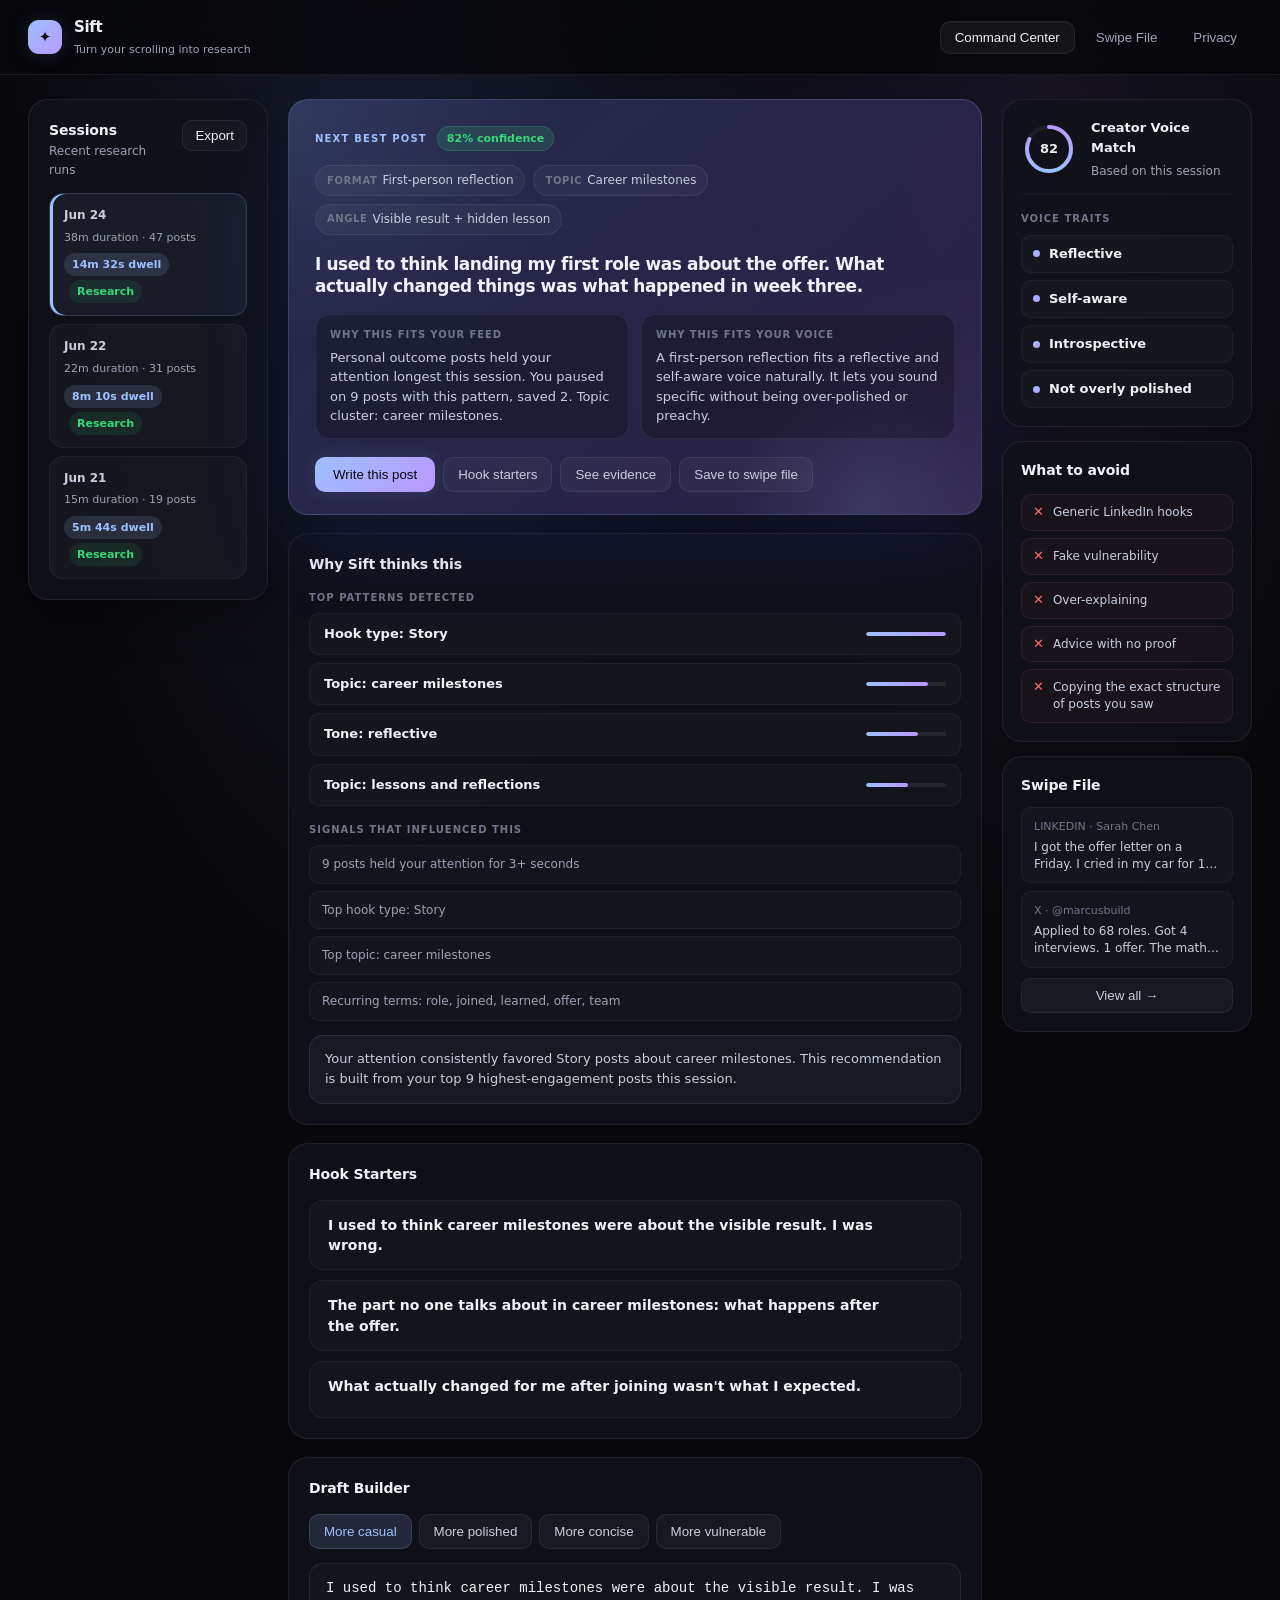
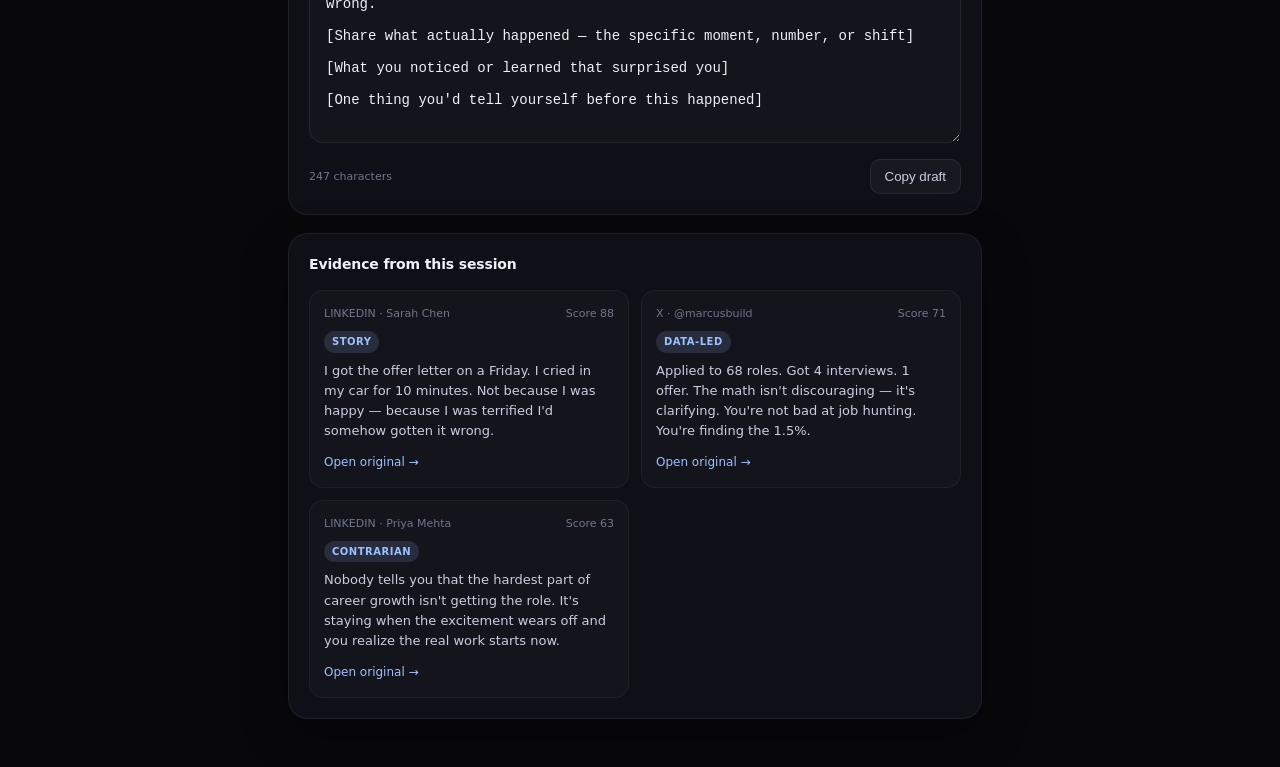
==== extension/dashboard/preview.html @ a23e5a43 "changed the dashboard to use the recommendation engine to display recommendations based on the mock " ====
<!doctype html>
<html lang="en">
<head>
  <meta charset="utf-8" />
  <meta name="viewport" content="width=device-width,initial-scale=1" />
  <title>Sift — Preview (Mock Data)</title>
  <link rel="stylesheet" href="dashboard.css" />
</head>
<body>
  <header class="topbar">
    <div class="brand">
      <div class="logo">✦</div>
      <div>
        <div class="name">Sift</div>
        <div class="tag">Turn your scrolling into research</div>
      </div>
    </div>
    <nav class="tabs" aria-label="Dashboard sections">
      <button class="active" data-tab="sessions" type="button">Command Center</button>
      <button data-tab="swipe" type="button">Swipe File</button>
      <button data-tab="privacy" type="button">Privacy</button>
    </nav>
  </header>

  <main class="shell">
    <section id="tab-sessions" class="tab">
      <div class="cmd-grid">

        <!-- Left sidebar -->
        <aside class="sidebar-col">
          <div class="panel session-rail">
            <div class="panel-head">
              <div>
                <h3>Sessions</h3>
                <div class="muted small">Recent research runs</div>
              </div>
              <button class="ghost-btn" type="button">Export</button>
            </div>
            <div class="session-stack">
              <div class="session-card selected">
                <div class="sc-date">Jun 24</div>
                <div class="sc-meta">38m duration · 47 posts</div>
                <div>
                  <span class="sc-dwell">14m 32s dwell</span>
                  <span class="sc-mode">Research</span>
                </div>
              </div>
              <div class="session-card">
                <div class="sc-date">Jun 22</div>
                <div class="sc-meta">22m duration · 31 posts</div>
                <div>
                  <span class="sc-dwell">8m 10s dwell</span>
                  <span class="sc-mode">Research</span>
                </div>
              </div>
              <div class="session-card">
                <div class="sc-date">Jun 21</div>
                <div class="sc-meta">15m duration · 19 posts</div>
                <div>
                  <span class="sc-dwell">5m 44s dwell</span>
                  <span class="sc-mode">Research</span>
                </div>
              </div>
            </div>
          </div>
        </aside>

        <!-- Center column -->
        <section class="center-col">

          <!-- Next Best Post card -->
          <div class="nbp-card">
            <div class="nbp-eyebrow">
              <span class="nbp-label">Next Best Post</span>
              <span class="confidence-chip">82% confidence</span>
            </div>

            <div class="nbp-tags">
              <span class="tag-chip"><span class="chip-label">Format</span> First-person reflection</span>
              <span class="tag-chip"><span class="chip-label">Topic</span> Career milestones</span>
              <span class="tag-chip"><span class="chip-label">Angle</span> Visible result + hidden lesson</span>
            </div>

            <div class="nbp-hook">I used to think landing my first role was about the offer. What actually changed things was what happened in week three.</div>

            <div class="nbp-reasons">
              <div class="nbp-reason">
                <div class="reason-label">Why this fits your feed</div>
                <div class="reason-text">Personal outcome posts held your attention longest this session. You paused on 9 posts with this pattern, saved 2. Topic cluster: career milestones.</div>
              </div>
              <div class="nbp-reason">
                <div class="reason-label">Why this fits your voice</div>
                <div class="reason-text">A first-person reflection fits a reflective and self-aware voice naturally. It lets you sound specific without being over-polished or preachy.</div>
              </div>
            </div>

            <div class="nbp-actions">
              <button class="btn-primary" id="writePostBtn" type="button">Write this post</button>
              <button class="btn-ghost" id="showHooksBtn" type="button">Hook starters</button>
              <button class="btn-ghost" id="showEvidenceBtn" type="button">See evidence</button>
              <button class="btn-ghost" type="button">Save to swipe file</button>
            </div>
          </div>

          <!-- Why Sift thinks this -->
          <div class="evidence-panel" id="evidenceSection">
            <div class="section-head"><h3>Why Sift thinks this</h3></div>

            <div class="section-eyebrow" style="margin-bottom:8px;">Top patterns detected</div>
            <div class="pattern-list">
              <div class="pattern-item">
                <span class="p-name">Hook type: Story</span>
                <div class="p-bar-wrap"><div class="p-bar" style="width:100%"></div></div>
              </div>
              <div class="pattern-item">
                <span class="p-name">Topic: career milestones</span>
                <div class="p-bar-wrap"><div class="p-bar" style="width:78%"></div></div>
              </div>
              <div class="pattern-item">
                <span class="p-name">Tone: reflective</span>
                <div class="p-bar-wrap"><div class="p-bar" style="width:65%"></div></div>
              </div>
              <div class="pattern-item">
                <span class="p-name">Topic: lessons and reflections</span>
                <div class="p-bar-wrap"><div class="p-bar" style="width:52%"></div></div>
              </div>
            </div>

            <div class="section-eyebrow" style="margin-bottom:8px;">Signals that influenced this</div>
            <div class="signal-list">
              <div class="signal-item"><span class="sig-label">9 posts held your attention for 3+ seconds</span></div>
              <div class="signal-item"><span class="sig-label">Top hook type: Story</span></div>
              <div class="signal-item"><span class="sig-label">Top topic: career milestones</span></div>
              <div class="signal-item"><span class="sig-label">Recurring terms: role, joined, learned, offer, team</span></div>
            </div>

            <div class="reasoning-box">
              Your attention consistently favored Story posts about career milestones. This recommendation is built from your top 9 highest-engagement posts this session.
            </div>
          </div>

          <!-- Hook Starters -->
          <div class="hooks-panel" id="hooksSection">
            <div class="section-head"><h3>Hook Starters</h3></div>
            <div class="hook-cards">
              <div class="hook-card">
                <div class="hook-text">I used to think career milestones were about the visible result. I was wrong.</div>
                <button class="copy-btn" type="button">Copy</button>
              </div>
              <div class="hook-card">
                <div class="hook-text">The part no one talks about in career milestones: what happens after the offer.</div>
                <button class="copy-btn" type="button">Copy</button>
              </div>
              <div class="hook-card">
                <div class="hook-text">What actually changed for me after joining wasn't what I expected.</div>
                <button class="copy-btn" type="button">Copy</button>
              </div>
            </div>
          </div>

          <!-- Draft Builder -->
          <div class="draft-panel" id="draftSection">
            <div class="section-head"><h3>Draft Builder</h3></div>
            <div class="tone-controls">
              <button class="btn-ghost active" data-tone="casual" type="button">More casual</button>
              <button class="btn-ghost" data-tone="polished" type="button">More polished</button>
              <button class="btn-ghost" data-tone="concise" type="button">More concise</button>
              <button class="btn-ghost" data-tone="vulnerable" type="button">More vulnerable</button>
            </div>
            <textarea class="draft-area tone-casual" id="draftArea" spellcheck="true">I used to think career milestones were about the visible result. I was wrong.

[Share what actually happened — the specific moment, number, or shift]

[What you noticed or learned that surprised you]

[One thing you'd tell yourself before this happened]</textarea>
            <div class="draft-meta">
              <span class="draft-counter" id="draftCounter">247 characters</span>
              <button class="btn-ghost" type="button">Copy draft</button>
            </div>
          </div>

          <!-- Evidence posts -->
          <div class="panel" style="padding:20px;">
            <div class="section-head" style="margin-bottom:14px;"><h3>Evidence from this session</h3></div>
            <div class="saves-grid">
              <div class="save-card">
                <div class="head"><span>LINKEDIN · Sarah Chen</span><span>Score 88</span></div>
                <span class="hook-badge">Story</span>
                <div class="txt">I got the offer letter on a Friday. I cried in my car for 10 minutes. Not because I was happy — because I was terrified I'd somehow gotten it wrong.</div>
                <a href="#" style="font-size:12px;">Open original →</a>
              </div>
              <div class="save-card">
                <div class="head"><span>X · @marcusbuild</span><span>Score 71</span></div>
                <span class="hook-badge">Data-led</span>
                <div class="txt">Applied to 68 roles. Got 4 interviews. 1 offer. The math isn't discouraging — it's clarifying. You're not bad at job hunting. You're finding the 1.5%.</div>
                <a href="#" style="font-size:12px;">Open original →</a>
              </div>
              <div class="save-card">
                <div class="head"><span>LINKEDIN · Priya Mehta</span><span>Score 63</span></div>
                <span class="hook-badge">Contrarian</span>
                <div class="txt">Nobody tells you that the hardest part of career growth isn't getting the role. It's staying when the excitement wears off and you realize the real work starts now.</div>
                <a href="#" style="font-size:12px;">Open original →</a>
              </div>
            </div>
          </div>

        </section>

        <!-- Right insight panel -->
        <aside class="insight-col">

          <!-- Voice match -->
          <div class="voice-card">
            <div class="voice-match-ring">
              <div class="ring-wrap">
                <svg width="56" height="56" viewBox="0 0 56 56">
                  <defs>
                    <linearGradient id="ringGrad" x1="0%" y1="0%" x2="100%" y2="0%">
                      <stop offset="0%" stop-color="#9dc0ff"/>
                      <stop offset="100%" stop-color="#b998ff"/>
                    </linearGradient>
                  </defs>
                  <circle class="ring-bg" cx="28" cy="28" r="22" fill="none" stroke-width="4"/>
                  <circle class="ring-fill" cx="28" cy="28" r="22" fill="none" stroke-width="4"
                    stroke-dasharray="138.2"
                    stroke-dashoffset="24.9"
                  />
                </svg>
                <div class="ring-label">82</div>
              </div>
              <div class="voice-match-info">
                <div class="vm-title">Creator Voice Match</div>
                <div class="vm-sub">Based on this session</div>
              </div>
            </div>
            <div class="section-eyebrow" style="margin-bottom:8px;">Voice traits</div>
            <div class="trait-list">
              <div class="trait-item"><div class="trait-dot"></div><span class="trait-text">Reflective</span></div>
              <div class="trait-item"><div class="trait-dot"></div><span class="trait-text">Self-aware</span></div>
              <div class="trait-item"><div class="trait-dot"></div><span class="trait-text">Introspective</span></div>
              <div class="trait-item"><div class="trait-dot"></div><span class="trait-text">Not overly polished</span></div>
            </div>
          </div>

          <!-- Avoid -->
          <div class="avoid-card">
            <div class="section-head" style="margin-bottom:12px;"><h3>What to avoid</h3></div>
            <div class="avoid-list">
              <div class="avoid-item"><span class="avoid-x">✕</span><span>Generic LinkedIn hooks</span></div>
              <div class="avoid-item"><span class="avoid-x">✕</span><span>Fake vulnerability</span></div>
              <div class="avoid-item"><span class="avoid-x">✕</span><span>Over-explaining</span></div>
              <div class="avoid-item"><span class="avoid-x">✕</span><span>Advice with no proof</span></div>
              <div class="avoid-item"><span class="avoid-x">✕</span><span>Copying the exact structure of posts you saw</span></div>
            </div>
          </div>

          <!-- Swipe preview -->
          <div class="swipe-preview-card">
            <div class="section-head" style="margin-bottom:10px;"><h3>Swipe File</h3></div>
            <div class="swipe-mini-list">
              <div class="swipe-mini-item">
                <div class="swipe-mini-meta">LINKEDIN · Sarah Chen</div>
                <div class="swipe-mini-text">I got the offer letter on a Friday. I cried in my car for 10 minutes. Not because I was happy...</div>
              </div>
              <div class="swipe-mini-item">
                <div class="swipe-mini-meta">X · @marcusbuild</div>
                <div class="swipe-mini-text">Applied to 68 roles. Got 4 interviews. 1 offer. The math isn't discouraging — it's clarifying.</div>
              </div>
            </div>
            <button class="btn-ghost" style="margin-top:10px;width:100%;">View all →</button>
          </div>

        </aside>
      </div>
    </section>

    <section id="tab-swipe" class="tab" hidden>
      <div class="panel">
        <div class="panel-head">
          <div><h3>Swipe File</h3><div class="muted small">Posts you saved</div></div>
          <button class="danger-btn" type="button">Wipe all data</button>
        </div>
        <div class="saves-grid">
          <div class="save-card">
            <div class="head"><span>LINKEDIN · Sarah Chen</span><span>Jun 24, 2:14 PM</span></div>
            <span class="hook-badge">Story</span>
            <div class="txt">I got the offer letter on a Friday. I cried in my car for 10 minutes. Not because I was happy — because I was terrified I'd somehow gotten it wrong.</div>
            <a href="#" style="font-size:12px;">Open original →</a>
          </div>
          <div class="save-card">
            <div class="head"><span>X · @marcusbuild</span><span>Jun 24, 1:58 PM</span></div>
            <span class="hook-badge">Data-led</span>
            <div class="txt">Applied to 68 roles. Got 4 interviews. 1 offer. The math isn't discouraging — it's clarifying.</div>
            <a href="#" style="font-size:12px;">Open original →</a>
          </div>
        </div>
      </div>
    </section>

    <section id="tab-privacy" class="tab" hidden>
      <div class="panel prose">
        <h2>Privacy</h2>
        <p class="muted">Sift stores everything locally on this device. No server required.</p>
        <ul>
          <li>Visible post text and author</li>
          <li>Dwell time per post</li>
          <li>Clicks on comments, profiles, and links</li>
          <li>Saved posts and session summaries</li>
        </ul>
        <p class="muted">Nothing leaves your browser.</p>
      </div>
    </section>
  </main>

  <script>
    // Tab switching
    document.querySelectorAll(".tabs button").forEach(btn => {
      btn.addEventListener("click", () => {
        document.querySelectorAll(".tabs button").forEach(b => b.classList.remove("active"));
        btn.classList.add("active");
        document.querySelectorAll(".tab").forEach(t => t.hidden = true);
        const target = document.getElementById("tab-" + btn.dataset.tab);
        if (target) target.hidden = false;
      });
    });

    // Copy buttons
    document.querySelectorAll(".copy-btn").forEach(btn => {
      btn.addEventListener("click", e => {
        e.stopPropagation();
        const text = btn.closest(".hook-card").querySelector(".hook-text").textContent;
        navigator.clipboard.writeText(text).then(() => {
          const orig = btn.textContent;
          btn.textContent = "Copied!";
          btn.classList.add("copied");
          setTimeout(() => { btn.textContent = orig; btn.classList.remove("copied"); }, 1800);
        });
      });
    });

    // Tone controls
    document.querySelectorAll("[data-tone]").forEach(btn => {
      btn.addEventListener("click", () => {
        document.querySelectorAll("[data-tone]").forEach(b => b.classList.remove("active"));
        btn.classList.add("active");
        const area = document.getElementById("draftArea");
        if (area) area.className = "draft-area tone-" + btn.dataset.tone;
      });
    });

    // Draft counter
    const draftArea = document.getElementById("draftArea");
    const draftCounter = document.getElementById("draftCounter");
    if (draftArea && draftCounter) {
      draftArea.addEventListener("input", () => {
        draftCounter.textContent = draftArea.value.length + " characters";
      });
    }

    // Session card selection
    document.querySelectorAll(".session-card").forEach(card => {
      card.addEventListener("click", () => {
        document.querySelectorAll(".session-card").forEach(c => c.classList.remove("selected"));
        card.classList.add("selected");
      });
    });
  </script>
</body>
</html>
---- extension/dashboard/dashboard.css ----
:root {
  --bg: #08080b;
  --bg-soft: #0d0d12;
  --panel: rgba(17, 18, 26, 0.88);
  --panel-2: rgba(22, 23, 34, 0.92);
  --panel-3: rgba(30, 32, 46, 0.85);
  --line: rgba(255, 255, 255, 0.07);
  --line-soft: rgba(255, 255, 255, 0.045);
  --line-accent: rgba(157, 192, 255, 0.18);
  --text: #eef1f8;
  --text-2: #c8cede;
  --mute: #9ca3b5;
  --mute-2: #6e7688;
  --accent: #9dc0ff;
  --accent-2: #b998ff;
  --accent-glow: rgba(157, 192, 255, 0.14);
  --purple-glow: rgba(185, 152, 255, 0.12);
  --danger: #ff6a6a;
  --good: #37d67a;
  --good-glow: rgba(55, 214, 122, 0.15);
  --shadow: 0 16px 48px rgba(0, 0, 0, 0.32);
  --shadow-sm: 0 4px 18px rgba(0, 0, 0, 0.22);
  --hero-glow: 0 28px 90px rgba(68, 98, 255, 0.14);
  --radius: 20px;
  --radius-sm: 14px;
  --radius-xs: 10px;
}

* { box-sizing: border-box; margin: 0; padding: 0; }

html, body {
  min-height: 100vh;
  background:
    radial-gradient(ellipse at 30% -5%, rgba(121, 160, 255, 0.13), transparent 32%),
    radial-gradient(ellipse at 80% 5%, rgba(179, 136, 255, 0.09), transparent 26%),
    var(--bg);
  color: var(--text);
  font: 14px/1.55 -apple-system, BlinkMacSystemFont, system-ui, sans-serif;
}

a { color: var(--accent); text-decoration: none; }
a:hover { text-decoration: underline; }

/* ── Topbar ── */
.topbar {
  position: sticky;
  top: 0;
  z-index: 30;
  display: flex;
  justify-content: space-between;
  align-items: center;
  gap: 18px;
  padding: 16px 28px;
  border-bottom: 1px solid var(--line);
  background: rgba(8, 8, 11, 0.86);
  backdrop-filter: blur(18px);
}

.brand { display: flex; align-items: center; gap: 12px; }

.logo {
  width: 34px; height: 34px;
  border-radius: 11px;
  background: linear-gradient(135deg, var(--accent), var(--accent-2));
  display: grid; place-items: center;
  color: #09090e;
  font-weight: 900; font-size: 15px;
  box-shadow: 0 0 20px var(--accent-glow), var(--shadow-sm);
  flex: 0 0 auto;
}

.name { font-size: 15px; font-weight: 700; letter-spacing: -0.02em; }
.tag  { color: var(--mute); font-size: 11px; margin-top: 2px; }

.tabs { display: flex; align-items: center; gap: 6px; }

.tabs button {
  appearance: none;
  border: 1px solid transparent;
  background: transparent;
  color: var(--mute);
  padding: 8px 14px;
  border-radius: var(--radius-xs);
  cursor: pointer;
  font: 600 13px inherit;
  transition: 0.14s ease;
}
.tabs button:hover { color: var(--text); background: rgba(255,255,255,0.035); }
.tabs button.active {
  color: var(--text);
  background: rgba(255,255,255,0.05);
  border-color: var(--line);
  box-shadow: inset 0 1px 0 rgba(255,255,255,0.04);
}

/* ── Shell ── */
.shell { max-width: 1440px; margin: 0 auto; padding: 24px 28px 48px; }

/* ── 3-column command grid ── */
.cmd-grid {
  display: grid;
  grid-template-columns: 260px minmax(0, 1fr) 270px;
  gap: 20px;
  align-items: start;
}

/* ── Sidebar ── */
.sidebar-col { position: sticky; top: 84px; }

.session-rail {
  background: rgba(15, 16, 22, 0.72);
  border: 1px solid var(--line);
  border-radius: var(--radius);
  padding: 16px;
  box-shadow: var(--shadow);
}

.panel-head {
  display: flex;
  justify-content: space-between;
  align-items: flex-start;
  gap: 10px;
  margin-bottom: 14px;
}

.panel-head h3 { font-size: 14px; font-weight: 700; letter-spacing: -0.01em; }

.session-stack { display: grid; gap: 8px; }

.session-card {
  background: rgba(255,255,255,0.03);
  border: 1px solid var(--line-soft);
  border-radius: var(--radius-sm);
  padding: 12px 14px;
  cursor: pointer;
  transition: 0.14s ease;
}
.session-card:hover {
  border-color: rgba(157,192,255,0.18);
  background: rgba(157,192,255,0.05);
  transform: translateX(2px);
}
.session-card.selected {
  border-color: var(--line-accent);
  background: rgba(157,192,255,0.07);
  box-shadow: inset 3px 0 0 var(--accent);
}

.session-card .sc-date { font-size: 12px; font-weight: 700; color: var(--text-2); margin-bottom: 4px; }
.session-card .sc-meta { font-size: 11px; color: var(--mute); line-height: 1.6; }
.session-card .sc-dwell {
  display: inline-flex;
  margin-top: 7px;
  padding: 3px 8px;
  border-radius: 99px;
  background: var(--accent-glow);
  color: var(--accent);
  font-size: 11px;
  font-weight: 700;
}
.session-card .sc-mode {
  display: inline-flex;
  margin-top: 4px;
  margin-left: 5px;
  padding: 3px 8px;
  border-radius: 99px;
  background: rgba(55,214,122,0.1);
  color: var(--good);
  font-size: 11px;
  font-weight: 600;
}

/* ── Panel base ── */
.panel {
  background: var(--panel);
  border: 1px solid var(--line);
  border-radius: var(--radius);
  padding: 20px;
  box-shadow: var(--shadow);
}

/* ── Center column ── */
.center-col { min-width: 0; display: grid; gap: 18px; }

/* ── Empty state ── */
.empty-state {
  text-align: center;
  padding: 64px 32px;
  border: 1px solid var(--line-soft);
  border-radius: var(--radius);
  background: rgba(17,18,26,0.5);
}
.empty-icon {
  width: 48px; height: 48px;
  border-radius: 14px;
  background: linear-gradient(135deg, var(--accent), var(--accent-2));
  display: grid; place-items: center;
  color: #09090e; font-weight: 900; font-size: 20px;
  margin: 0 auto 20px;
  box-shadow: 0 0 28px var(--accent-glow);
}
.empty-state h2 { font-size: 20px; font-weight: 700; letter-spacing: -0.03em; margin-bottom: 10px; }
.empty-state p { max-width: 380px; margin: 0 auto; line-height: 1.6; }

/* ── Hero / Next Best Post card ── */
.nbp-card {
  position: relative;
  overflow: hidden;
  background:
    radial-gradient(circle at 0% 0%, rgba(157,192,255,0.10), transparent 30%),
    radial-gradient(circle at 100% 100%, rgba(185,152,255,0.08), transparent 30%),
    linear-gradient(140deg, rgba(38,44,78,0.95), rgba(44,34,72,0.95));
  border: 1px solid rgba(157,192,255,0.18);
  border-radius: var(--radius);
  padding: 26px 26px 22px;
  box-shadow: var(--hero-glow), var(--shadow);
}
.nbp-card::after {
  content: "";
  position: absolute;
  inset: auto -5% -35% auto;
  width: 300px; height: 300px;
  border-radius: 999px;
  background: radial-gradient(circle, rgba(157,192,255,0.10), transparent 65%);
  pointer-events: none;
}

.nbp-eyebrow {
  display: flex;
  align-items: center;
  gap: 10px;
  margin-bottom: 14px;
}
.nbp-label {
  color: var(--accent);
  font-size: 10px;
  font-weight: 800;
  letter-spacing: 0.12em;
  text-transform: uppercase;
}
.confidence-chip {
  padding: 3px 9px;
  border-radius: 99px;
  background: var(--good-glow);
  border: 1px solid rgba(55,214,122,0.2);
  color: var(--good);
  font-size: 11px;
  font-weight: 700;
}
.confidence-low { background: rgba(255,106,106,0.1); border-color: rgba(255,106,106,0.2); color: var(--danger); }
.confidence-mid { background: rgba(255,190,80,0.1); border-color: rgba(255,190,80,0.2); color: #ffbe50; }

.nbp-tags {
  display: flex;
  flex-wrap: wrap;
  gap: 8px;
  margin-bottom: 18px;
}
.tag-chip {
  display: inline-flex;
  align-items: center;
  gap: 5px;
  padding: 5px 11px;
  border-radius: 99px;
  border: 1px solid var(--line);
  background: rgba(255,255,255,0.04);
  font-size: 12px;
  color: var(--text-2);
}
.tag-chip .chip-label {
  color: var(--mute-2);
  font-size: 10px;
  text-transform: uppercase;
  letter-spacing: 0.06em;
  font-weight: 700;
}

.nbp-hook {
  font-size: 17px;
  font-weight: 700;
  line-height: 1.35;
  letter-spacing: -0.025em;
  margin-bottom: 16px;
  color: var(--text);
  position: relative;
  z-index: 1;
}
.nbp-hook::before {
  content: """;
  color: var(--accent);
  font-size: 22px;
  line-height: 0;
  vertical-align: -4px;
  margin-right: 3px;
  opacity: 0.7;
}

.nbp-reasons {
  display: grid;
  grid-template-columns: 1fr 1fr;
  gap: 12px;
  margin-bottom: 18px;
  position: relative;
  z-index: 1;
}
.nbp-reason {
  background: rgba(0,0,0,0.25);
  border: 1px solid var(--line);
  border-radius: var(--radius-sm);
  padding: 12px 14px;
}
.nbp-reason .reason-label {
  font-size: 10px;
  font-weight: 800;
  letter-spacing: 0.09em;
  text-transform: uppercase;
  color: var(--mute-2);
  margin-bottom: 5px;
}
.nbp-reason .reason-text { font-size: 13px; color: var(--text-2); line-height: 1.5; }

.nbp-actions {
  display: flex;
  flex-wrap: wrap;
  gap: 8px;
  position: relative;
  z-index: 1;
}
.btn-primary {
  appearance: none;
  border: none;
  background: linear-gradient(135deg, var(--accent), var(--accent-2));
  color: #09090e;
  padding: 9px 18px;
  border-radius: var(--radius-xs);
  font: 700 13px inherit;
  cursor: pointer;
  transition: 0.14s ease;
  box-shadow: 0 0 18px var(--accent-glow);
}
.btn-primary:hover { transform: translateY(-1px); box-shadow: 0 0 26px var(--accent-glow); }

.btn-ghost {
  appearance: none;
  border: 1px solid var(--line);
  background: rgba(255,255,255,0.04);
  color: var(--text-2);
  padding: 9px 14px;
  border-radius: var(--radius-xs);
  font: 600 13px inherit;
  cursor: pointer;
  transition: 0.14s ease;
}
.btn-ghost:hover { border-color: var(--line-accent); color: var(--text); background: rgba(157,192,255,0.06); }
.btn-ghost.active { border-color: var(--line-accent); color: var(--accent); background: var(--accent-glow); }

/* ── Section titles ── */
.section-head {
  display: flex;
  align-items: center;
  gap: 10px;
  margin-bottom: 14px;
}
.section-head h3 { font-size: 14px; font-weight: 700; letter-spacing: -0.01em; }
.section-eyebrow {
  font-size: 10px;
  font-weight: 800;
  letter-spacing: 0.1em;
  text-transform: uppercase;
  color: var(--mute-2);
}

/* ── Why Sift thinks this ── */
.evidence-panel {
  background: var(--panel);
  border: 1px solid var(--line);
  border-radius: var(--radius);
  padding: 20px;
}

.pattern-list { display: grid; gap: 8px; margin-bottom: 16px; }
.pattern-item {
  display: flex;
  align-items: center;
  justify-content: space-between;
  gap: 12px;
  background: rgba(255,255,255,0.025);
  border: 1px solid var(--line-soft);
  border-radius: var(--radius-xs);
  padding: 10px 14px;
}
.pattern-item .p-name { font-size: 13px; font-weight: 600; }
.pattern-item .p-bar-wrap {
  flex: 1;
  height: 4px;
  border-radius: 99px;
  background: rgba(255,255,255,0.07);
  overflow: hidden;
  max-width: 80px;
}
.pattern-item .p-bar {
  height: 100%;
  border-radius: 99px;
  background: linear-gradient(90deg, var(--accent), var(--accent-2));
}

.signal-list { display: grid; gap: 7px; }
.signal-item {
  display: flex;
  justify-content: space-between;
  align-items: center;
  gap: 10px;
  padding: 9px 12px;
  border-radius: var(--radius-xs);
  background: rgba(255,255,255,0.022);
  border: 1px solid var(--line-soft);
}
.signal-item .sig-label { font-size: 12px; color: var(--mute); }
.signal-item .sig-val { font-size: 13px; font-weight: 700; color: var(--text-2); }

.reasoning-box {
  margin-top: 14px;
  padding: 13px 15px;
  border-radius: var(--radius-sm);
  background: rgba(157,192,255,0.05);
  border: 1px solid rgba(157,192,255,0.12);
  font-size: 13px;
  color: var(--text-2);
  line-height: 1.6;
}

/* ── Hook Starters ── */
.hooks-panel {
  background: var(--panel);
  border: 1px solid var(--line);
  border-radius: var(--radius);
  padding: 20px;
}

.hook-cards { display: grid; gap: 10px; }
.hook-card {
  position: relative;
  background: rgba(255,255,255,0.025);
  border: 1px solid var(--line-soft);
  border-radius: var(--radius-sm);
  padding: 14px 16px 14px 18px;
  display: flex;
  justify-content: space-between;
  align-items: flex-start;
  gap: 12px;
  cursor: pointer;
  transition: 0.14s ease;
}
.hook-card::before {
  content: "";
  position: absolute;
  inset: 12px auto 12px 0;
  width: 3px;
  border-radius: 99px;
  background: linear-gradient(180deg, var(--accent), var(--accent-2));
  opacity: 0;
  transition: opacity 0.14s;
}
.hook-card:hover {
  border-color: var(--line-accent);
  background: rgba(157,192,255,0.04);
}
.hook-card:hover::before { opacity: 1; }
.hook-card:hover .copy-btn { opacity: 1; }
.hook-text { font-size: 14px; font-weight: 600; line-height: 1.45; color: var(--text); }
.copy-btn {
  appearance: none;
  border: 1px solid var(--line);
  background: rgba(255,255,255,0.04);
  color: var(--mute);
  padding: 5px 9px;
  border-radius: 8px;
  font: 600 11px inherit;
  cursor: pointer;
  opacity: 0;
  transition: 0.14s;
  white-space: nowrap;
  flex: 0 0 auto;
}
.copy-btn:hover { color: var(--accent); border-color: var(--line-accent); }
.copy-btn.copied { opacity: 1; color: var(--good); border-color: rgba(55,214,122,0.3); }

/* ── Draft Builder ── */
.draft-panel {
  background: var(--panel);
  border: 1px solid var(--line);
  border-radius: var(--radius);
  padding: 20px;
}

.draft-panel[hidden] { display: none; }

.tone-controls {
  display: flex;
  flex-wrap: wrap;
  gap: 7px;
  margin-bottom: 14px;
}

.draft-area {
  width: 100%;
  min-height: 180px;
  background: rgba(255,255,255,0.025);
  border: 1px solid var(--line);
  border-radius: var(--radius-sm);
  padding: 16px;
  color: var(--text);
  font: 14px/1.65 inherit;
  resize: vertical;
  outline: none;
  transition: 0.14s;
}
.draft-area:focus { border-color: var(--line-accent); box-shadow: 0 0 0 3px var(--accent-glow); }
.draft-area.tone-casual { font-size: 14px; }
.draft-area.tone-polished { font-size: 15px; letter-spacing: 0.01em; line-height: 1.7; }
.draft-area.tone-concise { min-height: 100px; }
.draft-area.tone-vulnerable { font-style: normal; }

.draft-meta {
  display: flex;
  justify-content: space-between;
  align-items: center;
  gap: 10px;
  margin-top: 10px;
}
.draft-counter { font-size: 11px; color: var(--mute-2); }

/* ── Right insight panel ── */
.insight-col { position: sticky; top: 84px; display: grid; gap: 14px; }

.voice-card {
  background: var(--panel);
  border: 1px solid var(--line);
  border-radius: var(--radius);
  padding: 18px;
}

.voice-match-ring {
  display: flex;
  align-items: center;
  gap: 14px;
  margin-bottom: 16px;
  padding-bottom: 14px;
  border-bottom: 1px solid var(--line-soft);
}
.ring-wrap {
  position: relative;
  width: 56px; height: 56px;
  flex: 0 0 auto;
}
.ring-wrap svg { transform: rotate(-90deg); }
.ring-bg { stroke: rgba(255,255,255,0.06); }
.ring-fill { stroke: url(#ringGrad); stroke-linecap: round; transition: stroke-dashoffset 0.6s ease; }
.ring-label {
  position: absolute;
  inset: 0;
  display: grid;
  place-items: center;
  font-size: 13px;
  font-weight: 800;
  color: var(--text);
}
.voice-match-info .vm-title { font-size: 13px; font-weight: 700; margin-bottom: 3px; }
.voice-match-info .vm-sub { font-size: 12px; color: var(--mute); }

.trait-list { display: grid; gap: 7px; }
.trait-item {
  display: flex;
  align-items: center;
  gap: 9px;
  padding: 8px 11px;
  border-radius: 10px;
  background: rgba(255,255,255,0.022);
  border: 1px solid var(--line-soft);
}
.trait-dot {
  width: 7px; height: 7px;
  border-radius: 50%;
  background: linear-gradient(135deg, var(--accent), var(--accent-2));
  flex: 0 0 auto;
}
.trait-text { font-size: 13px; font-weight: 600; }

.avoid-card {
  background: var(--panel);
  border: 1px solid var(--line);
  border-radius: var(--radius);
  padding: 18px;
}

.avoid-list { display: grid; gap: 7px; }
.avoid-item {
  display: flex;
  align-items: flex-start;
  gap: 9px;
  padding: 9px 11px;
  border-radius: 10px;
  background: rgba(255,106,106,0.04);
  border: 1px solid rgba(255,106,106,0.1);
  font-size: 12px;
  color: var(--text-2);
  line-height: 1.4;
}
.avoid-x { color: var(--danger); font-weight: 800; font-size: 13px; flex: 0 0 auto; line-height: 1.3; }

.swipe-preview-card {
  background: var(--panel);
  border: 1px solid var(--line);
  border-radius: var(--radius);
  padding: 18px;
}
.swipe-mini-list { display: grid; gap: 8px; }
.swipe-mini-item {
  padding: 10px 12px;
  border-radius: var(--radius-xs);
  background: rgba(255,255,255,0.022);
  border: 1px solid var(--line-soft);
  cursor: pointer;
  transition: 0.13s ease;
}
.swipe-mini-item:hover { border-color: var(--line-accent); background: rgba(157,192,255,0.04); }
.swipe-mini-meta { font-size: 11px; color: var(--mute-2); margin-bottom: 4px; }
.swipe-mini-text { font-size: 12px; color: var(--text-2); line-height: 1.4; display: -webkit-box; -webkit-line-clamp: 2; -webkit-box-orient: vertical; overflow: hidden; }

/* ── Shared utils ── */
.muted { color: var(--mute); }
.small { font-size: 12px; }
.ghost-btn, .danger-btn {
  appearance: none;
  border: 1px solid var(--line);
  background: rgba(255,255,255,0.03);
  color: var(--text);
  border-radius: var(--radius-xs);
  padding: 7px 12px;
  font: 600 12px inherit;
  cursor: pointer;
  transition: 0.14s ease;
}
.ghost-btn:hover { border-color: var(--line-accent); color: var(--accent); }
.danger-btn { color: var(--danger); border-color: rgba(255,106,106,0.2); background: rgba(255,106,106,0.06); }
.danger-btn:hover { background: rgba(255,106,106,0.1); }

/* ── Swipe file ── */
.saves-grid {
  display: grid;
  grid-template-columns: repeat(auto-fill, minmax(280px, 1fr));
  gap: 12px;
  margin-top: 14px;
}
.save-card {
  background: rgba(255,255,255,0.022);
  border: 1px solid var(--line-soft);
  border-radius: var(--radius-sm);
  padding: 14px;
}
.save-card .head { color: var(--mute-2); font-size: 11px; margin-bottom: 8px; display: flex; justify-content: space-between; }
.save-card .txt { font-size: 13px; line-height: 1.55; color: var(--text-2); margin-bottom: 10px; }
.hook-badge {
  display: inline-flex;
  padding: 3px 8px;
  border-radius: 99px;
  background: var(--accent-glow);
  color: var(--accent);
  font-size: 10px;
  font-weight: 700;
  letter-spacing: 0.05em;
  text-transform: uppercase;
  margin-bottom: 8px;
}

/* ── Privacy ── */
.prose { max-width: 580px; }
.prose h2 { margin-bottom: 12px; }
.prose p { color: var(--mute); margin-bottom: 10px; line-height: 1.65; }
.prose ul { padding-left: 18px; }
.prose li { color: var(--mute); margin: 6px 0; }

/* ── Responsive ── */
@media (max-width: 1280px) {
  .cmd-grid { grid-template-columns: 240px minmax(0, 1fr) 250px; }
}

@media (max-width: 1080px) {
  .cmd-grid { grid-template-columns: 240px minmax(0, 1fr); }
  .insight-col { position: static; }
  /* insight panel reattaches below center on medium screens */
}

@media (max-width: 800px) {
  .cmd-grid { grid-template-columns: 1fr; }
  .sidebar-col { position: static; }
  .nbp-reasons { grid-template-columns: 1fr; }
}

@media (max-width: 680px) {
  .shell { padding: 16px; }
  .topbar { padding: 13px 16px; flex-direction: column; align-items: flex-start; }
  .tabs { width: 100%; overflow-x: auto; padding-bottom: 2px; }
  .nbp-card { padding: 18px; }
  .nbp-hook { font-size: 15px; }
}
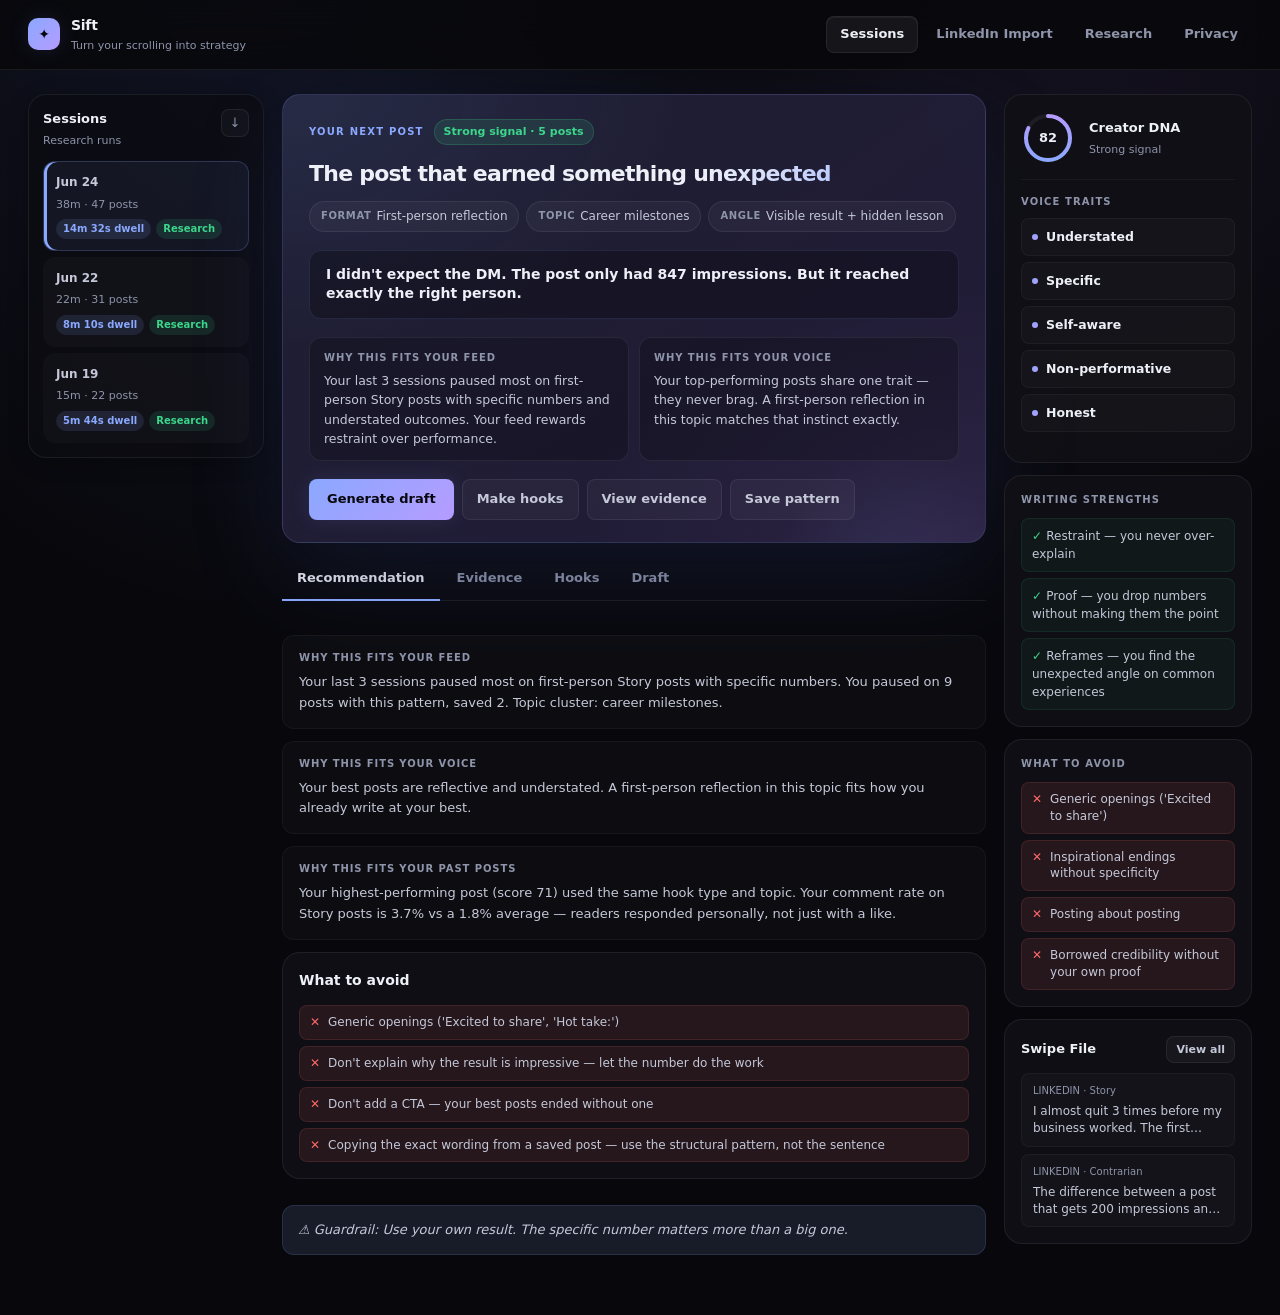
==== commit 364be28b: "V2 dashboard: tabbed workspace, LinkedIn import, Creator DNA panel - Redesigned dashboard as a tabbe" ====
--- a/extension/dashboard/preview.html
+++ b/extension/dashboard/preview.html
@@ -1,370 +1,508 @@
 <!doctype html>
 <html lang="en">
 <head>
-  <meta charset="utf-8" />
-  <meta name="viewport" content="width=device-width,initial-scale=1" />
-  <title>Sift — Preview (Mock Data)</title>
-  <link rel="stylesheet" href="dashboard.css" />
+  <meta charset="utf-8"/>
+  <meta name="viewport" content="width=device-width,initial-scale=1"/>
+  <title>Sift V2 — Preview</title>
+  <link rel="stylesheet" href="dashboard.css"/>
 </head>
 <body>
-  <header class="topbar">
-    <div class="brand">
-      <div class="logo">✦</div>
-      <div>
-        <div class="name">Sift</div>
-        <div class="tag">Turn your scrolling into research</div>
-      </div>
-    </div>
-    <nav class="tabs" aria-label="Dashboard sections">
-      <button class="active" data-tab="sessions" type="button">Command Center</button>
-      <button data-tab="swipe" type="button">Swipe File</button>
-      <button data-tab="privacy" type="button">Privacy</button>
-    </nav>
-  </header>
-
-  <main class="shell">
-    <section id="tab-sessions" class="tab">
-      <div class="cmd-grid">
-
-        <!-- Left sidebar -->
-        <aside class="sidebar-col">
-          <div class="panel session-rail">
-            <div class="panel-head">
-              <div>
-                <h3>Sessions</h3>
-                <div class="muted small">Recent research runs</div>
+
+<header class="topbar">
+  <div class="brand">
+    <div class="logo">✦</div>
+    <div><div class="name">Sift</div><div class="tag">Turn your scrolling into strategy</div></div>
+  </div>
+  <nav class="top-tabs">
+    <button class="active" data-view="sessions">Sessions</button>
+    <button data-view="linkedin">LinkedIn Import</button>
+    <button data-view="research">Research</button>
+    <button data-view="privacy">Privacy</button>
+  </nav>
+</header>
+
+<main class="shell">
+
+<!-- ── Sessions view ── -->
+<div id="view-sessions" class="view">
+  <div class="cmd-grid">
+
+    <!-- Sidebar -->
+    <aside class="sidebar-col">
+      <div class="sidebar-panel">
+        <div class="sidebar-head">
+          <div><div class="sidebar-title">Sessions</div><div class="sidebar-sub">Research runs</div></div>
+          <button class="icon-btn">↓</button>
+        </div>
+        <div>
+          <div class="session-card selected">
+            <div class="sc-date">Jun 24</div>
+            <div class="sc-meta">38m · 47 posts</div>
+            <div class="sc-chips">
+              <span class="sc-chip chip-dwell">14m 32s dwell</span>
+              <span class="sc-chip chip-mode">Research</span>
+            </div>
+          </div>
+          <div class="session-card">
+            <div class="sc-date">Jun 22</div>
+            <div class="sc-meta">22m · 31 posts</div>
+            <div class="sc-chips">
+              <span class="sc-chip chip-dwell">8m 10s dwell</span>
+              <span class="sc-chip chip-mode">Research</span>
+            </div>
+          </div>
+          <div class="session-card">
+            <div class="sc-date">Jun 19</div>
+            <div class="sc-meta">15m · 22 posts</div>
+            <div class="sc-chips">
+              <span class="sc-chip chip-dwell">5m 44s dwell</span>
+              <span class="sc-chip chip-mode">Research</span>
+            </div>
+          </div>
+        </div>
+      </div>
+    </aside>
+
+    <!-- Center -->
+    <section class="center-col">
+
+      <!-- Hero card -->
+      <div class="hero-card">
+        <div class="hero-eyebrow">
+          <span class="hero-label">Your next post</span>
+          <span class="signal-chip signal-strong">Strong signal · 5 posts</span>
+        </div>
+        <div class="hero-title">The post that earned something unexpected</div>
+        <div class="hero-tags">
+          <span class="hero-tag"><span class="hero-tag-key">Format</span>First-person reflection</span>
+          <span class="hero-tag"><span class="hero-tag-key">Topic</span>Career milestones</span>
+          <span class="hero-tag"><span class="hero-tag-key">Angle</span>Visible result + hidden lesson</span>
+        </div>
+        <div class="hero-sample">I didn't expect the DM. The post only had 847 impressions. But it reached exactly the right person.</div>
+        <div class="hero-why">
+          <div class="hero-why-box">
+            <div class="hero-why-label">Why this fits your feed</div>
+            <div class="hero-why-text">Your last 3 sessions paused most on first-person Story posts with specific numbers and understated outcomes. Your feed rewards restraint over performance.</div>
+          </div>
+          <div class="hero-why-box">
+            <div class="hero-why-label">Why this fits your voice</div>
+            <div class="hero-why-text">Your top-performing posts share one trait — they never brag. A first-person reflection in this topic matches that instinct exactly.</div>
+          </div>
+        </div>
+        <div class="hero-actions">
+          <button class="btn-accent" data-subtab="draft">Generate draft</button>
+          <button class="btn-ghost"  data-subtab="hooks">Make hooks</button>
+          <button class="btn-ghost"  data-subtab="evidence">View evidence</button>
+          <button class="btn-ghost" id="savePatternBtn">Save pattern</button>
+        </div>
+      </div>
+
+      <!-- Sub-tabs -->
+      <nav class="sub-tabs">
+        <button class="active" data-subtab="recommendation">Recommendation</button>
+        <button data-subtab="evidence">Evidence</button>
+        <button data-subtab="hooks">Hooks</button>
+        <button data-subtab="draft">Draft</button>
+      </nav>
+
+      <!-- Recommendation panel -->
+      <div id="subtab-recommendation" class="subtab-panel">
+        <div class="rec-grid" style="padding-top:14px;">
+          <div class="why-card">
+            <div class="wc-label">Why this fits your feed</div>
+            <div class="wc-text">Your last 3 sessions paused most on first-person Story posts with specific numbers. You paused on 9 posts with this pattern, saved 2. Topic cluster: career milestones.</div>
+          </div>
+          <div class="why-card">
+            <div class="wc-label">Why this fits your voice</div>
+            <div class="wc-text">Your best posts are reflective and understated. A first-person reflection in this topic fits how you already write at your best.</div>
+          </div>
+          <div class="why-card">
+            <div class="wc-label">Why this fits your past posts</div>
+            <div class="wc-text">Your highest-performing post (score 71) used the same hook type and topic. Your comment rate on Story posts is 3.7% vs a 1.8% average — readers responded personally, not just with a like.</div>
+          </div>
+          <div class="content-panel" style="padding:16px;">
+            <div class="section-hd"><h3>What to avoid</h3></div>
+            <div class="avoid-list">
+              <div class="avoid-item"><span class="avoid-x">✕</span><span>Generic openings ('Excited to share', 'Hot take:')</span></div>
+              <div class="avoid-item"><span class="avoid-x">✕</span><span>Don't explain why the result is impressive — let the number do the work</span></div>
+              <div class="avoid-item"><span class="avoid-x">✕</span><span>Don't add a CTA — your best posts ended without one</span></div>
+              <div class="avoid-item"><span class="avoid-x">✕</span><span>Copying the exact wording from a saved post — use the structural pattern, not the sentence</span></div>
+            </div>
+          </div>
+          <div class="reasoning-box">⚠ Guardrail: Use your own result. The specific number matters more than a big one.</div>
+        </div>
+      </div>
+
+      <!-- Evidence panel -->
+      <div id="subtab-evidence" class="subtab-panel" hidden>
+        <div style="padding-top:14px; display:grid; gap:14px;">
+          <div class="content-panel">
+            <div class="section-hd"><h3>Patterns detected</h3></div>
+            <div class="pattern-list">
+              <div class="pattern-item"><span class="p-name">Hook type: Story (3/5 top posts)</span><div class="p-bar-wrap"><div class="p-bar" style="width:100%"></div></div><span class="p-score">100%</span></div>
+              <div class="pattern-item"><span class="p-name">Tone: reflective (4/5 top posts)</span><div class="p-bar-wrap"><div class="p-bar" style="width:82%"></div></div><span class="p-score">82%</span></div>
+              <div class="pattern-item"><span class="p-name">Topic: career milestones + proof</span><div class="p-bar-wrap"><div class="p-bar" style="width:64%"></div></div><span class="p-score">64%</span></div>
+            </div>
+          </div>
+          <div class="content-panel">
+            <div class="section-hd"><h3>Signals that influenced this</h3></div>
+            <div class="signal-list">
+              <div class="signal-row"><span class="sr-label">5 imported posts analyzed</span></div>
+              <div class="signal-row"><span class="sr-label">Average engagement rate: 11.4% (3.2× LinkedIn average)</span></div>
+              <div class="signal-row"><span class="sr-label">Comment rate peaks on Story + specific-number posts</span></div>
+              <div class="signal-row"><span class="sr-label">Highest follower conversion: li_001 (2.1%)</span></div>
+            </div>
+            <div class="reasoning-box">Your data shows a consistent pattern: posts with specific small numbers + understated outcomes outperform posts with broad claims. This recommendation extends that into an angle you haven't tried yet.</div>
+          </div>
+          <div>
+            <div class="section-hd"><h3>Top posts from this session</h3></div>
+            <div class="evidence-post-grid">
+              <div class="evidence-post">
+                <div class="ep-meta"><span>LINKEDIN · Sarah Chen</span><span class="ep-score">88</span></div>
+                <span class="ep-badge">Story</span>
+                <div class="ep-text">I got the offer letter on a Friday. I cried in my car for 10 minutes. Not because I was happy — because I was terrified I'd somehow gotten it wrong.</div>
               </div>
-              <button class="ghost-btn" type="button">Export</button>
-            </div>
-            <div class="session-stack">
-              <div class="session-card selected">
-                <div class="sc-date">Jun 24</div>
-                <div class="sc-meta">38m duration · 47 posts</div>
-                <div>
-                  <span class="sc-dwell">14m 32s dwell</span>
-                  <span class="sc-mode">Research</span>
-                </div>
+              <div class="evidence-post">
+                <div class="ep-meta"><span>X · @marcusbuild</span><span class="ep-score">71</span></div>
+                <span class="ep-badge">Data-led</span>
+                <div class="ep-text">Applied to 68 roles. Got 4 interviews. 1 offer. The math isn't discouraging — it's clarifying. You're not bad at job hunting. You're finding the 1.5%.</div>
               </div>
-              <div class="session-card">
-                <div class="sc-date">Jun 22</div>
-                <div class="sc-meta">22m duration · 31 posts</div>
-                <div>
-                  <span class="sc-dwell">8m 10s dwell</span>
-                  <span class="sc-mode">Research</span>
-                </div>
+              <div class="evidence-post">
+                <div class="ep-meta"><span>LINKEDIN · Priya Mehta</span><span class="ep-score">63</span></div>
+                <span class="ep-badge">Contrarian</span>
+                <div class="ep-text">Nobody tells you that the hardest part of career growth isn't getting the role. It's staying when the excitement wears off.</div>
               </div>
-              <div class="session-card">
-                <div class="sc-date">Jun 21</div>
-                <div class="sc-meta">15m duration · 19 posts</div>
-                <div>
-                  <span class="sc-dwell">5m 44s dwell</span>
-                  <span class="sc-mode">Research</span>
-                </div>
-              </div>
-            </div>
-          </div>
-        </aside>
-
-        <!-- Center column -->
-        <section class="center-col">
-
-          <!-- Next Best Post card -->
-          <div class="nbp-card">
-            <div class="nbp-eyebrow">
-              <span class="nbp-label">Next Best Post</span>
-              <span class="confidence-chip">82% confidence</span>
-            </div>
-
-            <div class="nbp-tags">
-              <span class="tag-chip"><span class="chip-label">Format</span> First-person reflection</span>
-              <span class="tag-chip"><span class="chip-label">Topic</span> Career milestones</span>
-              <span class="tag-chip"><span class="chip-label">Angle</span> Visible result + hidden lesson</span>
-            </div>
-
-            <div class="nbp-hook">I used to think landing my first role was about the offer. What actually changed things was what happened in week three.</div>
-
-            <div class="nbp-reasons">
-              <div class="nbp-reason">
-                <div class="reason-label">Why this fits your feed</div>
-                <div class="reason-text">Personal outcome posts held your attention longest this session. You paused on 9 posts with this pattern, saved 2. Topic cluster: career milestones.</div>
-              </div>
-              <div class="nbp-reason">
-                <div class="reason-label">Why this fits your voice</div>
-                <div class="reason-text">A first-person reflection fits a reflective and self-aware voice naturally. It lets you sound specific without being over-polished or preachy.</div>
-              </div>
-            </div>
-
-            <div class="nbp-actions">
-              <button class="btn-primary" id="writePostBtn" type="button">Write this post</button>
-              <button class="btn-ghost" id="showHooksBtn" type="button">Hook starters</button>
-              <button class="btn-ghost" id="showEvidenceBtn" type="button">See evidence</button>
-              <button class="btn-ghost" type="button">Save to swipe file</button>
-            </div>
-          </div>
-
-          <!-- Why Sift thinks this -->
-          <div class="evidence-panel" id="evidenceSection">
-            <div class="section-head"><h3>Why Sift thinks this</h3></div>
-
-            <div class="section-eyebrow" style="margin-bottom:8px;">Top patterns detected</div>
-            <div class="pattern-list">
-              <div class="pattern-item">
-                <span class="p-name">Hook type: Story</span>
-                <div class="p-bar-wrap"><div class="p-bar" style="width:100%"></div></div>
-              </div>
-              <div class="pattern-item">
-                <span class="p-name">Topic: career milestones</span>
-                <div class="p-bar-wrap"><div class="p-bar" style="width:78%"></div></div>
-              </div>
-              <div class="pattern-item">
-                <span class="p-name">Tone: reflective</span>
-                <div class="p-bar-wrap"><div class="p-bar" style="width:65%"></div></div>
-              </div>
-              <div class="pattern-item">
-                <span class="p-name">Topic: lessons and reflections</span>
-                <div class="p-bar-wrap"><div class="p-bar" style="width:52%"></div></div>
-              </div>
-            </div>
-
-            <div class="section-eyebrow" style="margin-bottom:8px;">Signals that influenced this</div>
-            <div class="signal-list">
-              <div class="signal-item"><span class="sig-label">9 posts held your attention for 3+ seconds</span></div>
-              <div class="signal-item"><span class="sig-label">Top hook type: Story</span></div>
-              <div class="signal-item"><span class="sig-label">Top topic: career milestones</span></div>
-              <div class="signal-item"><span class="sig-label">Recurring terms: role, joined, learned, offer, team</span></div>
-            </div>
-
-            <div class="reasoning-box">
-              Your attention consistently favored Story posts about career milestones. This recommendation is built from your top 9 highest-engagement posts this session.
-            </div>
-          </div>
-
-          <!-- Hook Starters -->
-          <div class="hooks-panel" id="hooksSection">
-            <div class="section-head"><h3>Hook Starters</h3></div>
-            <div class="hook-cards">
-              <div class="hook-card">
-                <div class="hook-text">I used to think career milestones were about the visible result. I was wrong.</div>
-                <button class="copy-btn" type="button">Copy</button>
-              </div>
-              <div class="hook-card">
-                <div class="hook-text">The part no one talks about in career milestones: what happens after the offer.</div>
-                <button class="copy-btn" type="button">Copy</button>
-              </div>
-              <div class="hook-card">
-                <div class="hook-text">What actually changed for me after joining wasn't what I expected.</div>
-                <button class="copy-btn" type="button">Copy</button>
-              </div>
-            </div>
-          </div>
-
-          <!-- Draft Builder -->
-          <div class="draft-panel" id="draftSection">
-            <div class="section-head"><h3>Draft Builder</h3></div>
-            <div class="tone-controls">
-              <button class="btn-ghost active" data-tone="casual" type="button">More casual</button>
-              <button class="btn-ghost" data-tone="polished" type="button">More polished</button>
-              <button class="btn-ghost" data-tone="concise" type="button">More concise</button>
-              <button class="btn-ghost" data-tone="vulnerable" type="button">More vulnerable</button>
-            </div>
-            <textarea class="draft-area tone-casual" id="draftArea" spellcheck="true">I used to think career milestones were about the visible result. I was wrong.
-
-[Share what actually happened — the specific moment, number, or shift]
-
-[What you noticed or learned that surprised you]
-
-[One thing you'd tell yourself before this happened]</textarea>
-            <div class="draft-meta">
-              <span class="draft-counter" id="draftCounter">247 characters</span>
-              <button class="btn-ghost" type="button">Copy draft</button>
-            </div>
-          </div>
-
-          <!-- Evidence posts -->
-          <div class="panel" style="padding:20px;">
-            <div class="section-head" style="margin-bottom:14px;"><h3>Evidence from this session</h3></div>
-            <div class="saves-grid">
-              <div class="save-card">
-                <div class="head"><span>LINKEDIN · Sarah Chen</span><span>Score 88</span></div>
-                <span class="hook-badge">Story</span>
-                <div class="txt">I got the offer letter on a Friday. I cried in my car for 10 minutes. Not because I was happy — because I was terrified I'd somehow gotten it wrong.</div>
-                <a href="#" style="font-size:12px;">Open original →</a>
-              </div>
-              <div class="save-card">
-                <div class="head"><span>X · @marcusbuild</span><span>Score 71</span></div>
-                <span class="hook-badge">Data-led</span>
-                <div class="txt">Applied to 68 roles. Got 4 interviews. 1 offer. The math isn't discouraging — it's clarifying. You're not bad at job hunting. You're finding the 1.5%.</div>
-                <a href="#" style="font-size:12px;">Open original →</a>
-              </div>
-              <div class="save-card">
-                <div class="head"><span>LINKEDIN · Priya Mehta</span><span>Score 63</span></div>
-                <span class="hook-badge">Contrarian</span>
-                <div class="txt">Nobody tells you that the hardest part of career growth isn't getting the role. It's staying when the excitement wears off and you realize the real work starts now.</div>
-                <a href="#" style="font-size:12px;">Open original →</a>
-              </div>
-            </div>
-          </div>
-
-        </section>
-
-        <!-- Right insight panel -->
-        <aside class="insight-col">
-
-          <!-- Voice match -->
-          <div class="voice-card">
-            <div class="voice-match-ring">
-              <div class="ring-wrap">
-                <svg width="56" height="56" viewBox="0 0 56 56">
-                  <defs>
-                    <linearGradient id="ringGrad" x1="0%" y1="0%" x2="100%" y2="0%">
-                      <stop offset="0%" stop-color="#9dc0ff"/>
-                      <stop offset="100%" stop-color="#b998ff"/>
-                    </linearGradient>
-                  </defs>
-                  <circle class="ring-bg" cx="28" cy="28" r="22" fill="none" stroke-width="4"/>
-                  <circle class="ring-fill" cx="28" cy="28" r="22" fill="none" stroke-width="4"
-                    stroke-dasharray="138.2"
-                    stroke-dashoffset="24.9"
-                  />
-                </svg>
-                <div class="ring-label">82</div>
-              </div>
-              <div class="voice-match-info">
-                <div class="vm-title">Creator Voice Match</div>
-                <div class="vm-sub">Based on this session</div>
-              </div>
-            </div>
-            <div class="section-eyebrow" style="margin-bottom:8px;">Voice traits</div>
-            <div class="trait-list">
-              <div class="trait-item"><div class="trait-dot"></div><span class="trait-text">Reflective</span></div>
-              <div class="trait-item"><div class="trait-dot"></div><span class="trait-text">Self-aware</span></div>
-              <div class="trait-item"><div class="trait-dot"></div><span class="trait-text">Introspective</span></div>
-              <div class="trait-item"><div class="trait-dot"></div><span class="trait-text">Not overly polished</span></div>
-            </div>
-          </div>
-
-          <!-- Avoid -->
-          <div class="avoid-card">
-            <div class="section-head" style="margin-bottom:12px;"><h3>What to avoid</h3></div>
-            <div class="avoid-list">
-              <div class="avoid-item"><span class="avoid-x">✕</span><span>Generic LinkedIn hooks</span></div>
-              <div class="avoid-item"><span class="avoid-x">✕</span><span>Fake vulnerability</span></div>
-              <div class="avoid-item"><span class="avoid-x">✕</span><span>Over-explaining</span></div>
-              <div class="avoid-item"><span class="avoid-x">✕</span><span>Advice with no proof</span></div>
-              <div class="avoid-item"><span class="avoid-x">✕</span><span>Copying the exact structure of posts you saw</span></div>
-            </div>
-          </div>
-
-          <!-- Swipe preview -->
-          <div class="swipe-preview-card">
-            <div class="section-head" style="margin-bottom:10px;"><h3>Swipe File</h3></div>
-            <div class="swipe-mini-list">
-              <div class="swipe-mini-item">
-                <div class="swipe-mini-meta">LINKEDIN · Sarah Chen</div>
-                <div class="swipe-mini-text">I got the offer letter on a Friday. I cried in my car for 10 minutes. Not because I was happy...</div>
-              </div>
-              <div class="swipe-mini-item">
-                <div class="swipe-mini-meta">X · @marcusbuild</div>
-                <div class="swipe-mini-text">Applied to 68 roles. Got 4 interviews. 1 offer. The math isn't discouraging — it's clarifying.</div>
-              </div>
-            </div>
-            <button class="btn-ghost" style="margin-top:10px;width:100%;">View all →</button>
-          </div>
-
-        </aside>
-      </div>
+            </div>
+          </div>
+        </div>
+      </div>
+
+      <!-- Hooks panel -->
+      <div id="subtab-hooks" class="subtab-panel" hidden>
+        <div style="padding-top:14px;">
+          <div class="content-panel">
+            <div class="section-hd"><h3>Hook Starters</h3><span class="eyebrow">Click to copy</span></div>
+            <div class="hook-grid">
+              <div class="hook-card"><div class="hook-text">I didn't expect the DM. The post only had 847 impressions.</div><button class="copy-btn">Copy</button></div>
+              <div class="hook-card"><div class="hook-text">The post that got me my first real opportunity wasn't my most-viewed. It was my most honest.</div><button class="copy-btn">Copy</button></div>
+              <div class="hook-card"><div class="hook-text">847 people saw it. One of them changed something.</div><button class="copy-btn">Copy</button></div>
+              <div class="hook-card"><div class="hook-text">I wrote it for one person. I don't know who they were. But I think they found it.</div><button class="copy-btn">Copy</button></div>
+            </div>
+          </div>
+        </div>
+      </div>
+
+      <!-- Draft panel -->
+      <div id="subtab-draft" class="subtab-panel" hidden>
+        <div style="padding-top:14px;">
+          <div class="content-panel">
+            <div class="section-hd"><h3>Draft Builder</h3></div>
+            <div class="tone-bar">
+              <button class="btn-ghost on" data-tone="casual">More casual</button>
+              <button class="btn-ghost" data-tone="polished">More polished</button>
+              <button class="btn-ghost" data-tone="concise">More concise</button>
+              <button class="btn-ghost" data-tone="sharper">Sharper hook</button>
+            </div>
+            <textarea class="draft-area" id="draftArea" spellcheck="true">I didn't expect the DM.
+
+The post had 847 impressions — nothing by LinkedIn standards.
+
+But it was the one where I actually showed how I think, not just what I did.
+
+[Your specific moment here — one detail that made the outcome feel real]
+
+The right 847 people beat 847,000 random ones.
+
+Not every time. But often enough to keep writing like this.</textarea>
+            <div class="draft-footer">
+              <span class="draft-count" id="draftCount">329 characters</span>
+              <button class="btn-ghost" id="copyDraftBtn">Copy draft</button>
+            </div>
+          </div>
+        </div>
+      </div>
+
     </section>
 
-    <section id="tab-swipe" class="tab" hidden>
-      <div class="panel">
-        <div class="panel-head">
-          <div><h3>Swipe File</h3><div class="muted small">Posts you saved</div></div>
-          <button class="danger-btn" type="button">Wipe all data</button>
-        </div>
-        <div class="saves-grid">
-          <div class="save-card">
-            <div class="head"><span>LINKEDIN · Sarah Chen</span><span>Jun 24, 2:14 PM</span></div>
-            <span class="hook-badge">Story</span>
-            <div class="txt">I got the offer letter on a Friday. I cried in my car for 10 minutes. Not because I was happy — because I was terrified I'd somehow gotten it wrong.</div>
-            <a href="#" style="font-size:12px;">Open original →</a>
-          </div>
-          <div class="save-card">
-            <div class="head"><span>X · @marcusbuild</span><span>Jun 24, 1:58 PM</span></div>
-            <span class="hook-badge">Data-led</span>
-            <div class="txt">Applied to 68 roles. Got 4 interviews. 1 offer. The math isn't discouraging — it's clarifying.</div>
-            <a href="#" style="font-size:12px;">Open original →</a>
-          </div>
-        </div>
-      </div>
-    </section>
-
-    <section id="tab-privacy" class="tab" hidden>
-      <div class="panel prose">
-        <h2>Privacy</h2>
-        <p class="muted">Sift stores everything locally on this device. No server required.</p>
-        <ul>
-          <li>Visible post text and author</li>
-          <li>Dwell time per post</li>
-          <li>Clicks on comments, profiles, and links</li>
-          <li>Saved posts and session summaries</li>
-        </ul>
-        <p class="muted">Nothing leaves your browser.</p>
-      </div>
-    </section>
-  </main>
-
-  <script>
-    // Tab switching
-    document.querySelectorAll(".tabs button").forEach(btn => {
-      btn.addEventListener("click", () => {
-        document.querySelectorAll(".tabs button").forEach(b => b.classList.remove("active"));
-        btn.classList.add("active");
-        document.querySelectorAll(".tab").forEach(t => t.hidden = true);
-        const target = document.getElementById("tab-" + btn.dataset.tab);
-        if (target) target.hidden = false;
-      });
+    <!-- DNA Panel -->
+    <aside class="dna-col">
+      <div class="dna-panel">
+        <div class="voice-ring-row">
+          <div class="ring-wrap">
+            <svg width="54" height="54" viewBox="0 0 54 54">
+              <defs><linearGradient id="rg" x1="0%" y1="0%" x2="100%" y2="0%"><stop offset="0%" stop-color="#8ba8ff"/><stop offset="100%" stop-color="#b59cff"/></linearGradient></defs>
+              <circle class="ring-bg" cx="27" cy="27" r="22" fill="none" stroke-width="4"/>
+              <circle class="ring-fill" cx="27" cy="27" r="22" fill="none" stroke-width="4" stroke-dasharray="138.2" stroke-dashoffset="24.9"/>
+            </svg>
+            <div class="ring-num">82</div>
+          </div>
+          <div class="voice-ring-info">
+            <div class="vri-title">Creator DNA</div>
+            <div class="vri-sub">Strong signal</div>
+          </div>
+        </div>
+        <div class="eyebrow" style="margin-bottom:8px;">Voice traits</div>
+        <div class="trait-grid">
+          <div class="trait-row"><div class="trait-dot"></div><span class="trait-name">Understated</span></div>
+          <div class="trait-row"><div class="trait-dot"></div><span class="trait-name">Specific</span></div>
+          <div class="trait-row"><div class="trait-dot"></div><span class="trait-name">Self-aware</span></div>
+          <div class="trait-row"><div class="trait-dot"></div><span class="trait-name">Non-performative</span></div>
+          <div class="trait-row"><div class="trait-dot"></div><span class="trait-name">Honest</span></div>
+        </div>
+      </div>
+      <div class="dna-panel">
+        <div class="eyebrow" style="margin-bottom:10px;">Writing strengths</div>
+        <div class="strength-list">
+          <div class="strength-item">Restraint — you never over-explain</div>
+          <div class="strength-item">Proof — you drop numbers without making them the point</div>
+          <div class="strength-item">Reframes — you find the unexpected angle on common experiences</div>
+        </div>
+      </div>
+      <div class="dna-panel">
+        <div class="eyebrow" style="margin-bottom:10px;">What to avoid</div>
+        <div class="avoid-list">
+          <div class="avoid-item"><span class="avoid-x">✕</span><span>Generic openings ('Excited to share')</span></div>
+          <div class="avoid-item"><span class="avoid-x">✕</span><span>Inspirational endings without specificity</span></div>
+          <div class="avoid-item"><span class="avoid-x">✕</span><span>Posting about posting</span></div>
+          <div class="avoid-item"><span class="avoid-x">✕</span><span>Borrowed credibility without your own proof</span></div>
+        </div>
+      </div>
+      <div class="dna-panel">
+        <div class="section-hd" style="margin-bottom:10px;">
+          <h3 style="font-size:13px;">Swipe File</h3>
+          <button class="btn-ghost" style="font-size:11px;padding:4px 9px;">View all</button>
+        </div>
+        <div class="swipe-mini">
+          <div class="swipe-mini-card"><div class="swipe-mini-meta">LINKEDIN · Story</div><div class="swipe-mini-text">I almost quit 3 times before my business worked. The first time: no customers after 6 months...</div></div>
+          <div class="swipe-mini-card"><div class="swipe-mini-meta">LINKEDIN · Contrarian</div><div class="swipe-mini-text">The difference between a post that gets 200 impressions and one that gets 20,000: Not the topic. Not the length...</div></div>
+        </div>
+      </div>
+    </aside>
+  </div>
+</div>
+
+<!-- ── LinkedIn Import view ── -->
+<div id="view-linkedin" class="view" hidden>
+  <div class="import-layout">
+    <div class="import-hero">
+      <div class="eyebrow">Connect Your Voice</div>
+      <h2>Import your LinkedIn history</h2>
+      <p class="muted">Sift analyzes your past posts — performance, patterns, voice traits — and uses them to make your next recommendation more accurate.</p>
+    </div>
+    <div class="import-methods">
+      <div class="import-card active-card"><div class="import-card-icon">✎</div><div class="import-card-label">Paste a post</div><div class="import-card-sub">Add one post with optional metrics</div></div>
+      <div class="import-card"><div class="import-card-icon">⊞</div><div class="import-card-label">Upload CSV</div><div class="import-card-sub">LinkedIn analytics export</div></div>
+      <div class="import-card"><div class="import-card-icon">⊕</div><div class="import-card-label">Paste URL</div><div class="import-card-sub">Drop a LinkedIn post URL</div></div>
+      <div class="import-card"><div class="import-card-icon">≡</div><div class="import-card-label">Manual entry</div><div class="import-card-sub">Add metrics by hand</div></div>
+    </div>
+    <div class="import-form">
+      <div class="form-section">
+        <label class="form-label">Post text</label>
+        <textarea class="form-textarea" rows="5" placeholder="Paste your LinkedIn post here…"></textarea>
+      </div>
+      <div class="form-row">
+        <div class="form-field"><label class="form-label">Date</label><input class="form-input" type="date"/></div>
+        <div class="form-field"><label class="form-label">Impressions</label><input class="form-input" type="number" placeholder="e.g. 2400"/></div>
+        <div class="form-field"><label class="form-label">Reactions</label><input class="form-input" type="number" placeholder="e.g. 142"/></div>
+      </div>
+      <div class="form-row">
+        <div class="form-field"><label class="form-label">Comments</label><input class="form-input" type="number" placeholder="e.g. 31"/></div>
+        <div class="form-field"><label class="form-label">Reposts</label><input class="form-input" type="number" placeholder="e.g. 8"/></div>
+        <div class="form-field"><label class="form-label">New followers</label><input class="form-input" type="number" placeholder="e.g. 12"/></div>
+      </div>
+      <div class="form-actions">
+        <button class="btn-accent">Analyze &amp; import</button>
+        <button class="btn-ghost">Load demo data</button>
+      </div>
+    </div>
+
+    <div class="section-divider" style="margin-top:32px;"><span class="section-label">Imported posts (demo)</span></div>
+    <div style="display:grid;gap:12px;">
+      <div class="imported-card">
+        <div class="ic-header"><div class="ic-date">2025-05-12</div><span class="ic-score score-mid">Solid (71)</span></div>
+        <div class="ic-text">I got my first LinkedIn DM from a hiring manager 6 weeks after I started posting consistently. Not because I had a big audience. Not because I went viral. Because I wrote one post that showed exactly how I think through a problem — and it matched what they were looking for. The post had 847 impressions. That's it.</div>
+        <div class="ic-metrics">
+          <div class="ic-metric"><span>847</span>impr.</div>
+          <div class="ic-metric"><span>94</span>react.</div>
+          <div class="ic-metric"><span>31</span>comments</div>
+          <div class="ic-metric"><span>16.3%</span>eng. rate</div>
+        </div>
+        <div class="ic-tags"><span class="ic-tag">Story</span><span class="ic-tag">reflective</span><span class="ic-tag">career milestones</span></div>
+      </div>
+      <div class="imported-card">
+        <div class="ic-header"><div class="ic-date">2025-04-28</div><span class="ic-score score-high">Top performer (79)</span></div>
+        <div class="ic-text">Hot take: the best LinkedIn posts aren't optimized for LinkedIn. They're optimized for one person reading them at 11pm who needed to hear exactly that. Write for that person. The algorithm figures itself out.</div>
+        <div class="ic-metrics">
+          <div class="ic-metric"><span>5,120</span>impr.</div>
+          <div class="ic-metric"><span>412</span>react.</div>
+          <div class="ic-metric"><span>88</span>comments</div>
+          <div class="ic-metric"><span>11.2%</span>eng. rate</div>
+        </div>
+        <div class="ic-tags"><span class="ic-tag">Contrarian</span><span class="ic-tag">direct</span><span class="ic-tag">creator mindset</span></div>
+      </div>
+    </div>
+
+    <div class="section-divider" style="margin-top:32px;"><span class="section-label">Patterns detected</span></div>
+    <div class="patterns-grid">
+      <div class="pattern-card">
+        <div class="pc-name">Understated proof</div>
+        <div class="pc-desc">Specific numbers dropped without fanfare. The restraint is what makes readers trust it.</div>
+        <div class="pc-bar-wrap"><div class="pc-bar" style="width:88%"></div></div>
+        <div class="pc-strength">Strength: <span>88%</span></div>
+      </div>
+      <div class="pattern-card">
+        <div class="pc-name">Anti-guru reframe</div>
+        <div class="pc-desc">Calling out conventional advice before replacing it with something more honest.</div>
+        <div class="pc-bar-wrap"><div class="pc-bar" style="width:76%"></div></div>
+        <div class="pc-strength">Strength: <span>76%</span></div>
+      </div>
+      <div class="pattern-card">
+        <div class="pc-name">One-line resolution</div>
+        <div class="pc-desc">Posts ending with a compressed belief rather than a call to action.</div>
+        <div class="pc-bar-wrap"><div class="pc-bar" style="width:82%"></div></div>
+        <div class="pc-strength">Strength: <span>82%</span></div>
+      </div>
+    </div>
+  </div>
+</div>
+
+<!-- ── Research view ── -->
+<div id="view-research" class="view" hidden>
+  <div class="research-layout">
+    <div class="research-hero-text">
+      <div class="eyebrow">Research &amp; Swipe File</div>
+      <h2>Posts worth learning from</h2>
+      <p class="muted">Sift extracts reusable patterns — not wording — from posts you save. It compares these patterns against your voice before recommending anything.</p>
+    </div>
+    <div class="swipe-guard">
+      <span class="guard-icon">⚠</span>
+      Sift never tells you to copy another creator. Every saved post is analyzed for its <strong>structural pattern</strong>, not its words.
+    </div>
+    <div class="swipe-grid">
+      <div class="swipe-card">
+        <div class="swipe-header"><span class="swipe-author">LINKEDIN · Anonymous</span><span class="swipe-hook-badge">Story</span></div>
+        <div class="swipe-text">I almost quit 3 times before my business worked. The first time: no customers after 6 months. The second time: a customer asked for a refund. The third time: I compared my month 8 to someone else's year 3. What kept me going wasn't confidence. It was curiosity about what would happen if I didn't stop.</div>
+        <div class="swipe-analysis">
+          <div class="swipe-analysis-row"><span class="swipe-analysis-label">Topic</span><span class="swipe-analysis-val">Entrepreneurship</span></div>
+          <div class="swipe-analysis-row"><span class="swipe-analysis-label">Format</span><span class="swipe-analysis-val">First-person reflection</span></div>
+          <div class="swipe-analysis-row"><span class="swipe-analysis-label">Why it worked</span><span class="swipe-analysis-val">Specific numbered setbacks make the struggle real. 'Curiosity' reframe is unexpected.</span></div>
+        </div>
+        <div class="swipe-pattern"><strong>Reusable pattern:</strong> 3 specific failure moments → unexpected reframe of what kept you going</div>
+      </div>
+      <div class="swipe-card">
+        <div class="swipe-header"><span class="swipe-author">LINKEDIN · Anonymous</span><span class="swipe-hook-badge">Contrarian</span></div>
+        <div class="swipe-text">The difference between a post that gets 200 impressions and one that gets 20,000: Not the topic. Not the length. Not the time of day. The first line.</div>
+        <div class="swipe-analysis">
+          <div class="swipe-analysis-row"><span class="swipe-analysis-label">Topic</span><span class="swipe-analysis-val">Content strategy</span></div>
+          <div class="swipe-analysis-row"><span class="swipe-analysis-label">Format</span><span class="swipe-analysis-val">Contrarian take</span></div>
+          <div class="swipe-analysis-row"><span class="swipe-analysis-label">Why it worked</span><span class="swipe-analysis-val">Subverts expected variables. Short. Creates instant curiosity.</span></div>
+        </div>
+        <div class="swipe-pattern"><strong>Reusable pattern:</strong> Not X, not Y, not Z → it's [one unexpected single thing]</div>
+      </div>
+    </div>
+  </div>
+</div>
+
+<!-- ── Privacy view ── -->
+<div id="view-privacy" class="view" hidden>
+  <div class="prose-panel">
+    <h2>Privacy</h2>
+    <p class="muted">Sift stores everything locally on this device. No server required for this version.</p>
+    <ul><li>Visible post text and author</li><li>Dwell time per post</li><li>Clicks on comments, profiles, links</li><li>Saved posts and session summaries</li><li>Imported LinkedIn post data</li></ul>
+    <p class="muted">Nothing leaves your browser unless you export it.</p>
+    <button class="btn-danger" style="margin-top:20px;">Wipe all data</button>
+  </div>
+</div>
+
+</main>
+
+<script>
+// View switching
+document.querySelectorAll(".top-tabs button").forEach(btn => {
+  btn.addEventListener("click", () => {
+    document.querySelectorAll(".top-tabs button").forEach(b => b.classList.remove("active"));
+    btn.classList.add("active");
+    document.querySelectorAll(".view").forEach(v => v.hidden = true);
+    document.getElementById("view-" + btn.dataset.view).hidden = false;
+  });
+});
+
+// Sub-tab switching
+document.querySelectorAll(".sub-tabs button").forEach(btn => {
+  btn.addEventListener("click", () => {
+    document.querySelectorAll(".sub-tabs button").forEach(b => b.classList.remove("active"));
+    btn.classList.add("active");
+    document.querySelectorAll(".subtab-panel").forEach(p => p.hidden = true);
+    document.getElementById("subtab-" + btn.dataset.subtab).hidden = false;
+  });
+});
+
+// Hero action buttons → sub-tabs
+document.querySelectorAll("[data-subtab]").forEach(btn => {
+  if (btn.closest(".hero-actions")) {
+    btn.addEventListener("click", () => {
+      const t = btn.dataset.subtab;
+      document.querySelectorAll(".sub-tabs button").forEach(b => b.classList.toggle("active", b.dataset.subtab === t));
+      document.querySelectorAll(".subtab-panel").forEach(p => p.hidden = p.id !== "subtab-" + t);
+      document.getElementById("subtab-" + t)?.scrollIntoView({ behavior: "smooth", block: "start" });
     });
-
-    // Copy buttons
-    document.querySelectorAll(".copy-btn").forEach(btn => {
-      btn.addEventListener("click", e => {
-        e.stopPropagation();
-        const text = btn.closest(".hook-card").querySelector(".hook-text").textContent;
-        navigator.clipboard.writeText(text).then(() => {
-          const orig = btn.textContent;
-          btn.textContent = "Copied!";
-          btn.classList.add("copied");
-          setTimeout(() => { btn.textContent = orig; btn.classList.remove("copied"); }, 1800);
-        });
-      });
+  }
+});
+
+// Session card selection
+document.querySelectorAll(".session-card").forEach(card => {
+  card.addEventListener("click", () => {
+    document.querySelectorAll(".session-card").forEach(c => c.classList.remove("selected"));
+    card.classList.add("selected");
+  });
+});
+
+// Copy buttons
+document.querySelectorAll(".copy-btn").forEach(btn => {
+  btn.addEventListener("click", e => {
+    e.stopPropagation();
+    const text = btn.closest(".hook-card").querySelector(".hook-text").textContent;
+    navigator.clipboard.writeText(text).then(() => {
+      btn.textContent = "Copied!"; btn.classList.add("done");
+      setTimeout(() => { btn.textContent = "Copy"; btn.classList.remove("done"); }, 1800);
     });
-
-    // Tone controls
-    document.querySelectorAll("[data-tone]").forEach(btn => {
-      btn.addEventListener("click", () => {
-        document.querySelectorAll("[data-tone]").forEach(b => b.classList.remove("active"));
-        btn.classList.add("active");
-        const area = document.getElementById("draftArea");
-        if (area) area.className = "draft-area tone-" + btn.dataset.tone;
-      });
-    });
-
-    // Draft counter
-    const draftArea = document.getElementById("draftArea");
-    const draftCounter = document.getElementById("draftCounter");
-    if (draftArea && draftCounter) {
-      draftArea.addEventListener("input", () => {
-        draftCounter.textContent = draftArea.value.length + " characters";
-      });
-    }
-
-    // Session card selection
-    document.querySelectorAll(".session-card").forEach(card => {
-      card.addEventListener("click", () => {
-        document.querySelectorAll(".session-card").forEach(c => c.classList.remove("selected"));
-        card.classList.add("selected");
-      });
-    });
-  </script>
+  });
+});
+
+// Tone controls
+document.querySelectorAll("[data-tone]").forEach(btn => {
+  btn.addEventListener("click", () => {
+    document.querySelectorAll("[data-tone]").forEach(b => b.classList.remove("on"));
+    btn.classList.add("on");
+  });
+});
+
+// Draft counter
+const area = document.getElementById("draftArea");
+const cnt  = document.getElementById("draftCount");
+if (area && cnt) area.addEventListener("input", () => cnt.textContent = area.value.length + " characters");
+
+// Copy draft
+document.getElementById("copyDraftBtn")?.addEventListener("click", () => {
+  if (area) navigator.clipboard.writeText(area.value).then(() => {
+    const btn = document.getElementById("copyDraftBtn");
+    btn.textContent = "Copied!";
+    setTimeout(() => btn.textContent = "Copy draft", 1800);
+  });
+});
+
+// Import method cards
+document.querySelectorAll(".import-card").forEach(card => {
+  card.addEventListener("click", () => {
+    document.querySelectorAll(".import-card").forEach(c => c.classList.remove("active-card"));
+    card.classList.add("active-card");
+  });
+});
+
+// Save pattern button
+document.getElementById("savePatternBtn")?.addEventListener("click", function() {
+  this.textContent = "Saved ✓"; this.classList.add("on");
+});
+</script>
 </body>
 </html>
--- a/extension/dashboard/dashboard.css
+++ b/extension/dashboard/dashboard.css
@@ -1,706 +1,749 @@
+/* ─────────────────────────────────────────────
+   Sift Dashboard — V2
+   Dark premium aesthetic. Purple/blue as accent only.
+   ───────────────────────────────────────────── */
+
 :root {
-  --bg: #08080b;
-  --bg-soft: #0d0d12;
-  --panel: rgba(17, 18, 26, 0.88);
-  --panel-2: rgba(22, 23, 34, 0.92);
-  --panel-3: rgba(30, 32, 46, 0.85);
-  --line: rgba(255, 255, 255, 0.07);
-  --line-soft: rgba(255, 255, 255, 0.045);
-  --line-accent: rgba(157, 192, 255, 0.18);
-  --text: #eef1f8;
-  --text-2: #c8cede;
-  --mute: #9ca3b5;
-  --mute-2: #6e7688;
-  --accent: #9dc0ff;
-  --accent-2: #b998ff;
-  --accent-glow: rgba(157, 192, 255, 0.14);
-  --purple-glow: rgba(185, 152, 255, 0.12);
-  --danger: #ff6a6a;
-  --good: #37d67a;
-  --good-glow: rgba(55, 214, 122, 0.15);
-  --shadow: 0 16px 48px rgba(0, 0, 0, 0.32);
-  --shadow-sm: 0 4px 18px rgba(0, 0, 0, 0.22);
-  --hero-glow: 0 28px 90px rgba(68, 98, 255, 0.14);
-  --radius: 20px;
-  --radius-sm: 14px;
-  --radius-xs: 10px;
-}
-
-* { box-sizing: border-box; margin: 0; padding: 0; }
+  --bg:          #08080c;
+  --bg-2:        #0c0c11;
+  --bg-3:        #101016;
+  --panel:       rgba(16,16,22,0.90);
+  --panel-2:     rgba(20,20,30,0.94);
+  --line:        rgba(255,255,255,0.07);
+  --line-soft:   rgba(255,255,255,0.04);
+  --line-accent: rgba(139,168,255,0.20);
+  --text:        #eef0f8;
+  --text-2:      #c4c8d8;
+  --text-3:      #8e94aa;
+  --accent:      #8ba8ff;
+  --accent-2:    #b59cff;
+  --accent-glow: rgba(139,168,255,0.12);
+  --purple-glow: rgba(181,156,255,0.10);
+  --good:        #3dd68c;
+  --good-dim:    rgba(61,214,140,0.12);
+  --warn:        #f5a623;
+  --warn-dim:    rgba(245,166,35,0.12);
+  --danger:      #ff6b6b;
+  --danger-dim:  rgba(255,107,107,0.10);
+  --shadow:      0 20px 60px rgba(0,0,0,0.40);
+  --shadow-sm:   0 4px 20px rgba(0,0,0,0.28);
+  --hero-glow:   0 32px 100px rgba(100,130,255,0.13);
+  --r:           18px;
+  --r-sm:        12px;
+  --r-xs:        8px;
+}
+
+*, *::before, *::after { box-sizing: border-box; margin: 0; padding: 0; }
 
 html, body {
   min-height: 100vh;
   background:
-    radial-gradient(ellipse at 30% -5%, rgba(121, 160, 255, 0.13), transparent 32%),
-    radial-gradient(ellipse at 80% 5%, rgba(179, 136, 255, 0.09), transparent 26%),
+    radial-gradient(ellipse at 20% -8%, rgba(100,130,255,0.11) 0%, transparent 36%),
+    radial-gradient(ellipse at 85% 3%,  rgba(160,120,255,0.08) 0%, transparent 28%),
     var(--bg);
   color: var(--text);
-  font: 14px/1.55 -apple-system, BlinkMacSystemFont, system-ui, sans-serif;
+  font: 13.5px/1.6 -apple-system, BlinkMacSystemFont, "Segoe UI", system-ui, sans-serif;
+  -webkit-font-smoothing: antialiased;
 }
 
 a { color: var(--accent); text-decoration: none; }
 a:hover { text-decoration: underline; }
-
-/* ── Topbar ── */
+button { cursor: pointer; font: inherit; }
+
+/* ─── Topbar ─── */
 .topbar {
-  position: sticky;
-  top: 0;
-  z-index: 30;
-  display: flex;
-  justify-content: space-between;
-  align-items: center;
-  gap: 18px;
-  padding: 16px 28px;
+  position: sticky; top: 0; z-index: 40;
+  display: flex; justify-content: space-between; align-items: center; gap: 16px;
+  padding: 14px 28px;
   border-bottom: 1px solid var(--line);
-  background: rgba(8, 8, 11, 0.86);
-  backdrop-filter: blur(18px);
-}
-
-.brand { display: flex; align-items: center; gap: 12px; }
+  background: rgba(8,8,12,0.88);
+  backdrop-filter: blur(20px);
+}
+
+.brand { display: flex; align-items: center; gap: 11px; }
 
 .logo {
-  width: 34px; height: 34px;
-  border-radius: 11px;
+  width: 32px; height: 32px; border-radius: 10px;
   background: linear-gradient(135deg, var(--accent), var(--accent-2));
   display: grid; place-items: center;
-  color: #09090e;
-  font-weight: 900; font-size: 15px;
-  box-shadow: 0 0 20px var(--accent-glow), var(--shadow-sm);
-  flex: 0 0 auto;
-}
-
-.name { font-size: 15px; font-weight: 700; letter-spacing: -0.02em; }
-.tag  { color: var(--mute); font-size: 11px; margin-top: 2px; }
-
-.tabs { display: flex; align-items: center; gap: 6px; }
-
-.tabs button {
-  appearance: none;
-  border: 1px solid transparent;
-  background: transparent;
-  color: var(--mute);
-  padding: 8px 14px;
-  border-radius: var(--radius-xs);
-  cursor: pointer;
-  font: 600 13px inherit;
-  transition: 0.14s ease;
-}
-.tabs button:hover { color: var(--text); background: rgba(255,255,255,0.035); }
-.tabs button.active {
-  color: var(--text);
-  background: rgba(255,255,255,0.05);
-  border-color: var(--line);
-  box-shadow: inset 0 1px 0 rgba(255,255,255,0.04);
-}
-
-/* ── Shell ── */
-.shell { max-width: 1440px; margin: 0 auto; padding: 24px 28px 48px; }
-
-/* ── 3-column command grid ── */
+  color: #07070d; font-weight: 900; font-size: 14px;
+  box-shadow: 0 0 22px var(--accent-glow);
+  flex-shrink: 0;
+}
+
+.name { font-size: 14px; font-weight: 700; letter-spacing: -0.02em; }
+.tag  { font-size: 11px; color: var(--text-3); margin-top: 1px; }
+
+.top-tabs { display: flex; gap: 4px; }
+.top-tabs button {
+  appearance: none; border: 1px solid transparent; background: transparent;
+  color: var(--text-3); padding: 7px 13px; border-radius: var(--r-xs);
+  font-size: 13px; font-weight: 600; transition: 0.13s ease;
+}
+.top-tabs button:hover { color: var(--text); background: rgba(255,255,255,0.04); }
+.top-tabs button.active {
+  color: var(--text); background: rgba(255,255,255,0.06);
+  border-color: var(--line); box-shadow: inset 0 1px 0 rgba(255,255,255,0.05);
+}
+
+/* ─── Shell ─── */
+.shell { max-width: 1480px; margin: 0 auto; padding: 24px 28px 60px; }
+
+/* ─── Views ─── */
+.view[hidden] { display: none !important; }
+
+/* ─── 3-column command grid ─── */
 .cmd-grid {
   display: grid;
-  grid-template-columns: 260px minmax(0, 1fr) 270px;
-  gap: 20px;
+  grid-template-columns: 248px minmax(0,1fr) 264px;
+  gap: 18px;
   align-items: start;
 }
 
-/* ── Sidebar ── */
-.sidebar-col { position: sticky; top: 84px; }
-
-.session-rail {
-  background: rgba(15, 16, 22, 0.72);
+/* ─── Sidebar ─── */
+.sidebar-col { position: sticky; top: 78px; }
+
+.sidebar-panel {
+  background: rgba(12,12,18,0.80);
   border: 1px solid var(--line);
-  border-radius: var(--radius);
-  padding: 16px;
-  box-shadow: var(--shadow);
-}
-
-.panel-head {
-  display: flex;
-  justify-content: space-between;
-  align-items: flex-start;
-  gap: 10px;
-  margin-bottom: 14px;
-}
-
-.panel-head h3 { font-size: 14px; font-weight: 700; letter-spacing: -0.01em; }
-
-.session-stack { display: grid; gap: 8px; }
-
+  border-radius: var(--r);
+  padding: 14px;
+  box-shadow: var(--shadow-sm);
+}
+
+.sidebar-head {
+  display: flex; justify-content: space-between; align-items: flex-start;
+  gap: 8px; margin-bottom: 12px;
+}
+.sidebar-title { font-size: 13px; font-weight: 700; }
+.sidebar-sub   { font-size: 11px; color: var(--text-3); margin-top: 2px; }
+
+.icon-btn {
+  appearance: none; border: 1px solid var(--line);
+  background: rgba(255,255,255,0.03);
+  color: var(--text-3); width: 28px; height: 28px;
+  border-radius: var(--r-xs); font-size: 13px;
+  display: grid; place-items: center;
+  transition: 0.13s;
+}
+.icon-btn:hover { color: var(--accent); border-color: var(--line-accent); }
+
+.empty-hint {
+  color: var(--text-3); font-size: 12px; line-height: 1.6;
+  text-align: center; padding: 20px 8px;
+}
+
+/* Session cards */
 .session-card {
-  background: rgba(255,255,255,0.03);
+  border-radius: var(--r-sm);
+  padding: 11px 12px; margin-bottom: 6px;
+  border: 1px solid transparent;
+  cursor: pointer; transition: 0.13s ease;
+  background: rgba(255,255,255,0.025);
+}
+.session-card:last-child { margin-bottom: 0; }
+.session-card:hover {
+  background: rgba(255,255,255,0.04);
+  border-color: var(--line-soft);
+  transform: translateX(2px);
+}
+.session-card.selected {
+  background: rgba(139,168,255,0.07);
+  border-color: rgba(139,168,255,0.22);
+  box-shadow: inset 3px 0 0 var(--accent);
+}
+.sc-date { font-size: 12px; font-weight: 700; color: var(--text-2); }
+.sc-meta { font-size: 11px; color: var(--text-3); margin-top: 3px; }
+.sc-chips { display: flex; gap: 5px; margin-top: 6px; flex-wrap: wrap; }
+.sc-chip {
+  padding: 2px 7px; border-radius: 99px; font-size: 10px; font-weight: 700;
+}
+.chip-dwell  { background: var(--accent-glow); color: var(--accent); }
+.chip-mode   { background: var(--good-dim);    color: var(--good); }
+
+/* ─── Center column ─── */
+.center-col { min-width: 0; display: flex; flex-direction: column; gap: 16px; }
+
+/* ─── Splash / empty state ─── */
+.splash {
+  text-align: center; padding: 72px 32px;
   border: 1px solid var(--line-soft);
-  border-radius: var(--radius-sm);
-  padding: 12px 14px;
-  cursor: pointer;
-  transition: 0.14s ease;
-}
-.session-card:hover {
-  border-color: rgba(157,192,255,0.18);
-  background: rgba(157,192,255,0.05);
-  transform: translateX(2px);
-}
-.session-card.selected {
-  border-color: var(--line-accent);
-  background: rgba(157,192,255,0.07);
-  box-shadow: inset 3px 0 0 var(--accent);
-}
-
-.session-card .sc-date { font-size: 12px; font-weight: 700; color: var(--text-2); margin-bottom: 4px; }
-.session-card .sc-meta { font-size: 11px; color: var(--mute); line-height: 1.6; }
-.session-card .sc-dwell {
-  display: inline-flex;
-  margin-top: 7px;
-  padding: 3px 8px;
-  border-radius: 99px;
-  background: var(--accent-glow);
-  color: var(--accent);
-  font-size: 11px;
-  font-weight: 700;
-}
-.session-card .sc-mode {
-  display: inline-flex;
-  margin-top: 4px;
-  margin-left: 5px;
-  padding: 3px 8px;
-  border-radius: 99px;
-  background: rgba(55,214,122,0.1);
-  color: var(--good);
-  font-size: 11px;
-  font-weight: 600;
-}
-
-/* ── Panel base ── */
-.panel {
+  border-radius: var(--r);
+  background: rgba(14,14,20,0.6);
+}
+.splash-icon {
+  width: 44px; height: 44px; border-radius: 13px;
+  background: linear-gradient(135deg, var(--accent), var(--accent-2));
+  display: grid; place-items: center;
+  color: #07070d; font-weight: 900; font-size: 18px;
+  margin: 0 auto 20px;
+  box-shadow: 0 0 30px var(--accent-glow);
+}
+.splash h2 { font-size: 20px; font-weight: 700; letter-spacing: -0.03em; margin-bottom: 10px; }
+.splash p  { color: var(--text-3); max-width: 360px; margin: 0 auto 24px; font-size: 13px; }
+
+/* ─── Hero card ─── */
+.hero-card {
+  position: relative; overflow: hidden;
+  background:
+    radial-gradient(ellipse at 0% 0%,   rgba(139,168,255,0.09) 0%, transparent 40%),
+    radial-gradient(ellipse at 100% 100%, rgba(181,156,255,0.07) 0%, transparent 40%),
+    linear-gradient(145deg, rgba(30,32,52,0.96), rgba(36,28,58,0.96));
+  border: 1px solid rgba(139,168,255,0.16);
+  border-radius: var(--r);
+  padding: 24px 26px 22px;
+  box-shadow: var(--hero-glow), var(--shadow);
+}
+.hero-card::after {
+  content: "";
+  position: absolute; inset: auto -8% -40% auto;
+  width: 280px; height: 280px; border-radius: 50%;
+  background: radial-gradient(circle, rgba(139,168,255,0.09), transparent 65%);
+  pointer-events: none;
+}
+
+.hero-eyebrow {
+  display: flex; align-items: center; gap: 10px; margin-bottom: 16px;
+}
+.hero-label {
+  font-size: 10px; font-weight: 800; letter-spacing: 0.12em;
+  text-transform: uppercase; color: var(--accent);
+}
+
+.signal-chip {
+  padding: 3px 9px; border-radius: 99px;
+  font-size: 11px; font-weight: 700;
+}
+.signal-strong   { background: var(--good-dim);   color: var(--good);   border: 1px solid rgba(61,214,140,0.2); }
+.signal-emerging { background: var(--warn-dim);   color: var(--warn);   border: 1px solid rgba(245,166,35,0.2); }
+.signal-low      { background: rgba(255,255,255,0.06); color: var(--text-3); border: 1px solid var(--line); }
+
+.hero-title {
+  font-size: 22px; font-weight: 800; letter-spacing: -0.035em;
+  line-height: 1.18; margin-bottom: 14px;
+  position: relative; z-index: 1;
+  background: linear-gradient(120deg, #eef0f8 60%, var(--accent));
+  -webkit-background-clip: text; -webkit-text-fill-color: transparent;
+  background-clip: text;
+}
+
+.hero-tags {
+  display: flex; flex-wrap: wrap; gap: 7px;
+  margin-bottom: 18px; position: relative; z-index: 1;
+}
+.hero-tag {
+  display: inline-flex; align-items: center; gap: 5px;
+  padding: 5px 11px; border-radius: 99px;
+  border: 1px solid var(--line); background: rgba(255,255,255,0.04);
+  font-size: 12px; color: var(--text-2);
+}
+.hero-tag-key {
+  font-size: 10px; font-weight: 700; text-transform: uppercase;
+  letter-spacing: 0.06em; color: var(--text-3);
+}
+
+.hero-sample {
+  position: relative; z-index: 1;
+  background: rgba(0,0,0,0.28);
+  border: 1px solid rgba(139,168,255,0.12);
+  border-radius: var(--r-sm);
+  padding: 14px 16px;
+  margin-bottom: 18px;
+  font-size: 14px; font-weight: 600; line-height: 1.4;
+  color: var(--text);
+}
+.hero-sample::before {
+  content: """;
+  color: var(--accent); font-size: 20px; line-height: 0;
+  vertical-align: -3px; margin-right: 3px; opacity: 0.6;
+}
+
+.hero-why {
+  display: grid; grid-template-columns: 1fr 1fr; gap: 10px;
+  margin-bottom: 18px; position: relative; z-index: 1;
+}
+.hero-why-box {
+  background: rgba(0,0,0,0.22);
+  border: 1px solid var(--line);
+  border-radius: var(--r-sm); padding: 12px 14px;
+}
+.hero-why-label {
+  font-size: 10px; font-weight: 800; letter-spacing: 0.09em;
+  text-transform: uppercase; color: var(--text-3); margin-bottom: 5px;
+}
+.hero-why-text { font-size: 12.5px; color: var(--text-2); line-height: 1.55; }
+
+.hero-actions {
+  display: flex; flex-wrap: wrap; gap: 8px;
+  position: relative; z-index: 1;
+}
+
+/* ─── Buttons ─── */
+.btn-accent {
+  appearance: none; border: none;
+  background: linear-gradient(135deg, var(--accent), var(--accent-2));
+  color: #07070d; padding: 9px 18px; border-radius: var(--r-xs);
+  font-size: 13px; font-weight: 700; transition: 0.13s ease;
+  box-shadow: 0 0 20px var(--accent-glow);
+}
+.btn-accent:hover { transform: translateY(-1px); box-shadow: 0 0 30px var(--accent-glow); }
+
+.btn-ghost {
+  appearance: none; border: 1px solid var(--line);
+  background: rgba(255,255,255,0.04); color: var(--text-2);
+  padding: 9px 14px; border-radius: var(--r-xs);
+  font-size: 13px; font-weight: 600; transition: 0.13s ease;
+}
+.btn-ghost:hover { border-color: var(--line-accent); color: var(--text); background: var(--accent-glow); }
+.btn-ghost.on { border-color: var(--line-accent); color: var(--accent); background: var(--accent-glow); }
+
+.btn-danger {
+  appearance: none; border: 1px solid rgba(255,107,107,0.22);
+  background: var(--danger-dim); color: var(--danger);
+  padding: 9px 16px; border-radius: var(--r-xs);
+  font-size: 13px; font-weight: 600; transition: 0.13s ease;
+}
+.btn-danger:hover { background: rgba(255,107,107,0.18); }
+
+/* ─── Sub-tabs ─── */
+.sub-tabs {
+  display: flex; gap: 2px;
+  border-bottom: 1px solid var(--line);
+  padding-bottom: 0;
+}
+.sub-tabs button {
+  appearance: none; border: none; background: transparent;
+  color: var(--text-3); padding: 9px 15px 10px;
+  font-size: 13px; font-weight: 600;
+  border-bottom: 2px solid transparent;
+  margin-bottom: -1px; transition: 0.12s ease;
+}
+.sub-tabs button:hover { color: var(--text-2); }
+.sub-tabs button.active {
+  color: var(--text);
+  border-bottom-color: var(--accent);
+}
+
+.subtab-panel { padding-top: 4px; }
+.subtab-panel[hidden] { display: none; }
+
+/* ─── Panels / cards ─── */
+.content-panel {
   background: var(--panel);
   border: 1px solid var(--line);
-  border-radius: var(--radius);
+  border-radius: var(--r);
   padding: 20px;
-  box-shadow: var(--shadow);
-}
-
-/* ── Center column ── */
-.center-col { min-width: 0; display: grid; gap: 18px; }
-
-/* ── Empty state ── */
-.empty-state {
-  text-align: center;
-  padding: 64px 32px;
-  border: 1px solid var(--line-soft);
-  border-radius: var(--radius);
-  background: rgba(17,18,26,0.5);
-}
-.empty-icon {
-  width: 48px; height: 48px;
-  border-radius: 14px;
-  background: linear-gradient(135deg, var(--accent), var(--accent-2));
-  display: grid; place-items: center;
-  color: #09090e; font-weight: 900; font-size: 20px;
-  margin: 0 auto 20px;
-  box-shadow: 0 0 28px var(--accent-glow);
-}
-.empty-state h2 { font-size: 20px; font-weight: 700; letter-spacing: -0.03em; margin-bottom: 10px; }
-.empty-state p { max-width: 380px; margin: 0 auto; line-height: 1.6; }
-
-/* ── Hero / Next Best Post card ── */
-.nbp-card {
-  position: relative;
-  overflow: hidden;
-  background:
-    radial-gradient(circle at 0% 0%, rgba(157,192,255,0.10), transparent 30%),
-    radial-gradient(circle at 100% 100%, rgba(185,152,255,0.08), transparent 30%),
-    linear-gradient(140deg, rgba(38,44,78,0.95), rgba(44,34,72,0.95));
-  border: 1px solid rgba(157,192,255,0.18);
-  border-radius: var(--radius);
-  padding: 26px 26px 22px;
-  box-shadow: var(--hero-glow), var(--shadow);
-}
-.nbp-card::after {
-  content: "";
-  position: absolute;
-  inset: auto -5% -35% auto;
-  width: 300px; height: 300px;
-  border-radius: 999px;
-  background: radial-gradient(circle, rgba(157,192,255,0.10), transparent 65%);
-  pointer-events: none;
-}
-
-.nbp-eyebrow {
-  display: flex;
-  align-items: center;
-  gap: 10px;
-  margin-bottom: 14px;
-}
-.nbp-label {
-  color: var(--accent);
-  font-size: 10px;
-  font-weight: 800;
-  letter-spacing: 0.12em;
-  text-transform: uppercase;
-}
-.confidence-chip {
-  padding: 3px 9px;
-  border-radius: 99px;
-  background: var(--good-glow);
-  border: 1px solid rgba(55,214,122,0.2);
-  color: var(--good);
-  font-size: 11px;
-  font-weight: 700;
-}
-.confidence-low { background: rgba(255,106,106,0.1); border-color: rgba(255,106,106,0.2); color: var(--danger); }
-.confidence-mid { background: rgba(255,190,80,0.1); border-color: rgba(255,190,80,0.2); color: #ffbe50; }
-
-.nbp-tags {
-  display: flex;
-  flex-wrap: wrap;
-  gap: 8px;
-  margin-bottom: 18px;
-}
-.tag-chip {
-  display: inline-flex;
-  align-items: center;
-  gap: 5px;
-  padding: 5px 11px;
-  border-radius: 99px;
-  border: 1px solid var(--line);
-  background: rgba(255,255,255,0.04);
-  font-size: 12px;
-  color: var(--text-2);
-}
-.tag-chip .chip-label {
-  color: var(--mute-2);
-  font-size: 10px;
-  text-transform: uppercase;
-  letter-spacing: 0.06em;
-  font-weight: 700;
-}
-
-.nbp-hook {
-  font-size: 17px;
-  font-weight: 700;
-  line-height: 1.35;
-  letter-spacing: -0.025em;
-  margin-bottom: 16px;
-  color: var(--text);
-  position: relative;
-  z-index: 1;
-}
-.nbp-hook::before {
-  content: """;
-  color: var(--accent);
-  font-size: 22px;
-  line-height: 0;
-  vertical-align: -4px;
-  margin-right: 3px;
-  opacity: 0.7;
-}
-
-.nbp-reasons {
-  display: grid;
-  grid-template-columns: 1fr 1fr;
-  gap: 12px;
-  margin-bottom: 18px;
-  position: relative;
-  z-index: 1;
-}
-.nbp-reason {
-  background: rgba(0,0,0,0.25);
-  border: 1px solid var(--line);
-  border-radius: var(--radius-sm);
-  padding: 12px 14px;
-}
-.nbp-reason .reason-label {
-  font-size: 10px;
-  font-weight: 800;
-  letter-spacing: 0.09em;
-  text-transform: uppercase;
-  color: var(--mute-2);
-  margin-bottom: 5px;
-}
-.nbp-reason .reason-text { font-size: 13px; color: var(--text-2); line-height: 1.5; }
-
-.nbp-actions {
-  display: flex;
-  flex-wrap: wrap;
-  gap: 8px;
-  position: relative;
-  z-index: 1;
-}
-.btn-primary {
-  appearance: none;
-  border: none;
-  background: linear-gradient(135deg, var(--accent), var(--accent-2));
-  color: #09090e;
-  padding: 9px 18px;
-  border-radius: var(--radius-xs);
-  font: 700 13px inherit;
-  cursor: pointer;
-  transition: 0.14s ease;
-  box-shadow: 0 0 18px var(--accent-glow);
-}
-.btn-primary:hover { transform: translateY(-1px); box-shadow: 0 0 26px var(--accent-glow); }
-
-.btn-ghost {
-  appearance: none;
-  border: 1px solid var(--line);
-  background: rgba(255,255,255,0.04);
-  color: var(--text-2);
-  padding: 9px 14px;
-  border-radius: var(--radius-xs);
-  font: 600 13px inherit;
-  cursor: pointer;
-  transition: 0.14s ease;
-}
-.btn-ghost:hover { border-color: var(--line-accent); color: var(--text); background: rgba(157,192,255,0.06); }
-.btn-ghost.active { border-color: var(--line-accent); color: var(--accent); background: var(--accent-glow); }
-
-/* ── Section titles ── */
-.section-head {
-  display: flex;
-  align-items: center;
-  gap: 10px;
-  margin-bottom: 14px;
-}
-.section-head h3 { font-size: 14px; font-weight: 700; letter-spacing: -0.01em; }
-.section-eyebrow {
-  font-size: 10px;
-  font-weight: 800;
-  letter-spacing: 0.1em;
-  text-transform: uppercase;
-  color: var(--mute-2);
-}
-
-/* ── Why Sift thinks this ── */
-.evidence-panel {
-  background: var(--panel);
-  border: 1px solid var(--line);
-  border-radius: var(--radius);
-  padding: 20px;
-}
-
-.pattern-list { display: grid; gap: 8px; margin-bottom: 16px; }
-.pattern-item {
-  display: flex;
-  align-items: center;
-  justify-content: space-between;
-  gap: 12px;
+}
+
+/* Section header */
+.section-hd {
+  display: flex; align-items: center; justify-content: space-between;
+  gap: 10px; margin-bottom: 14px;
+}
+.section-hd h3 { font-size: 14px; font-weight: 700; }
+.eyebrow {
+  font-size: 10px; font-weight: 800; letter-spacing: 0.11em;
+  text-transform: uppercase; color: var(--text-3);
+}
+
+/* Recommendation tab */
+.rec-grid { display: grid; gap: 12px; }
+
+.why-card {
   background: rgba(255,255,255,0.025);
   border: 1px solid var(--line-soft);
-  border-radius: var(--radius-xs);
-  padding: 10px 14px;
-}
-.pattern-item .p-name { font-size: 13px; font-weight: 600; }
-.pattern-item .p-bar-wrap {
-  flex: 1;
-  height: 4px;
-  border-radius: 99px;
-  background: rgba(255,255,255,0.07);
-  overflow: hidden;
-  max-width: 80px;
-}
-.pattern-item .p-bar {
-  height: 100%;
-  border-radius: 99px;
+  border-radius: var(--r-sm); padding: 14px 16px;
+}
+.why-card .wc-label {
+  font-size: 10px; font-weight: 800; text-transform: uppercase;
+  letter-spacing: 0.09em; color: var(--text-3); margin-bottom: 6px;
+}
+.why-card .wc-text { font-size: 13px; color: var(--text-2); line-height: 1.6; }
+
+/* Evidence tab */
+.pattern-list { display: grid; gap: 8px; }
+.pattern-item {
+  display: flex; align-items: center; justify-content: space-between; gap: 12px;
+  padding: 11px 14px;
+  background: rgba(255,255,255,0.025);
+  border: 1px solid var(--line-soft);
+  border-radius: var(--r-sm);
+}
+.pattern-item .p-name { font-size: 13px; font-weight: 600; flex: 1; }
+.p-bar-wrap {
+  width: 64px; height: 4px; border-radius: 99px;
+  background: rgba(255,255,255,0.07); overflow: hidden; flex-shrink: 0;
+}
+.p-bar {
+  height: 100%; border-radius: 99px;
   background: linear-gradient(90deg, var(--accent), var(--accent-2));
 }
+.p-score { font-size: 11px; font-weight: 700; color: var(--accent); flex-shrink: 0; min-width: 28px; text-align: right; }
 
 .signal-list { display: grid; gap: 7px; }
-.signal-item {
-  display: flex;
-  justify-content: space-between;
-  align-items: center;
-  gap: 10px;
+.signal-row {
+  display: flex; justify-content: space-between; align-items: flex-start; gap: 10px;
   padding: 9px 12px;
-  border-radius: var(--radius-xs);
   background: rgba(255,255,255,0.022);
   border: 1px solid var(--line-soft);
-}
-.signal-item .sig-label { font-size: 12px; color: var(--mute); }
-.signal-item .sig-val { font-size: 13px; font-weight: 700; color: var(--text-2); }
+  border-radius: var(--r-xs);
+}
+.signal-row .sr-label { font-size: 12px; color: var(--text-3); }
+.signal-row .sr-val   { font-size: 12px; font-weight: 700; color: var(--text-2); }
 
 .reasoning-box {
-  margin-top: 14px;
-  padding: 13px 15px;
-  border-radius: var(--radius-sm);
-  background: rgba(157,192,255,0.05);
-  border: 1px solid rgba(157,192,255,0.12);
-  font-size: 13px;
-  color: var(--text-2);
-  line-height: 1.6;
-}
-
-/* ── Hook Starters ── */
-.hooks-panel {
-  background: var(--panel);
-  border: 1px solid var(--line);
-  border-radius: var(--radius);
-  padding: 20px;
-}
-
-.hook-cards { display: grid; gap: 10px; }
+  margin-top: 14px; padding: 13px 15px;
+  border-radius: var(--r-sm);
+  background: var(--accent-glow);
+  border: 1px solid rgba(139,168,255,0.14);
+  font-size: 13px; color: var(--text-2); line-height: 1.65;
+  font-style: italic;
+}
+
+/* Evidence posts */
+.evidence-post-grid {
+  display: grid;
+  grid-template-columns: repeat(auto-fill, minmax(260px,1fr));
+  gap: 10px; margin-top: 14px;
+}
+.evidence-post {
+  background: rgba(255,255,255,0.022);
+  border: 1px solid var(--line-soft);
+  border-radius: var(--r-sm); padding: 13px;
+}
+.ep-meta { font-size: 11px; color: var(--text-3); margin-bottom: 6px; display: flex; justify-content: space-between; }
+.ep-text { font-size: 12.5px; color: var(--text-2); line-height: 1.55; display: -webkit-box; -webkit-line-clamp: 4; -webkit-box-orient: vertical; overflow: hidden; }
+.ep-badge {
+  display: inline-flex; margin-top: 8px;
+  padding: 2px 8px; border-radius: 99px;
+  background: var(--accent-glow); color: var(--accent);
+  font-size: 10px; font-weight: 700; letter-spacing: 0.04em; text-transform: uppercase;
+}
+.ep-score { font-weight: 700; color: var(--accent); }
+
+/* Hooks tab */
+.hook-grid { display: grid; gap: 9px; }
 .hook-card {
-  position: relative;
+  display: flex; justify-content: space-between; align-items: flex-start; gap: 12px;
+  padding: 13px 15px 13px 17px;
   background: rgba(255,255,255,0.025);
   border: 1px solid var(--line-soft);
-  border-radius: var(--radius-sm);
-  padding: 14px 16px 14px 18px;
-  display: flex;
-  justify-content: space-between;
-  align-items: flex-start;
-  gap: 12px;
-  cursor: pointer;
-  transition: 0.14s ease;
+  border-radius: var(--r-sm);
+  position: relative; cursor: pointer; transition: 0.13s ease;
 }
 .hook-card::before {
-  content: "";
-  position: absolute;
-  inset: 12px auto 12px 0;
-  width: 3px;
-  border-radius: 99px;
+  content: ""; position: absolute;
+  inset: 10px auto 10px 0; width: 3px; border-radius: 99px;
   background: linear-gradient(180deg, var(--accent), var(--accent-2));
-  opacity: 0;
-  transition: opacity 0.14s;
-}
-.hook-card:hover {
-  border-color: var(--line-accent);
-  background: rgba(157,192,255,0.04);
-}
+  opacity: 0; transition: opacity 0.13s;
+}
+.hook-card:hover { border-color: var(--line-accent); background: rgba(139,168,255,0.04); }
 .hook-card:hover::before { opacity: 1; }
 .hook-card:hover .copy-btn { opacity: 1; }
 .hook-text { font-size: 14px; font-weight: 600; line-height: 1.45; color: var(--text); }
 .copy-btn {
-  appearance: none;
-  border: 1px solid var(--line);
-  background: rgba(255,255,255,0.04);
-  color: var(--mute);
-  padding: 5px 9px;
-  border-radius: 8px;
-  font: 600 11px inherit;
-  cursor: pointer;
-  opacity: 0;
-  transition: 0.14s;
-  white-space: nowrap;
-  flex: 0 0 auto;
+  appearance: none; border: 1px solid var(--line);
+  background: rgba(255,255,255,0.04); color: var(--text-3);
+  padding: 4px 9px; border-radius: 7px;
+  font-size: 11px; font-weight: 600; opacity: 0; transition: 0.12s; white-space: nowrap; flex-shrink: 0;
 }
 .copy-btn:hover { color: var(--accent); border-color: var(--line-accent); }
-.copy-btn.copied { opacity: 1; color: var(--good); border-color: rgba(55,214,122,0.3); }
-
-/* ── Draft Builder ── */
-.draft-panel {
+.copy-btn.done  { opacity: 1; color: var(--good); border-color: rgba(61,214,140,0.3); }
+
+/* Draft tab */
+.tone-bar { display: flex; flex-wrap: wrap; gap: 6px; margin-bottom: 12px; }
+
+.draft-area {
+  width: 100%; min-height: 200px;
+  background: rgba(255,255,255,0.025);
+  border: 1px solid var(--line); border-radius: var(--r-sm);
+  padding: 16px; color: var(--text);
+  font: 14px/1.7 inherit; resize: vertical; outline: none; transition: 0.13s;
+}
+.draft-area:focus { border-color: var(--line-accent); box-shadow: 0 0 0 3px var(--accent-glow); }
+
+.draft-footer {
+  display: flex; justify-content: space-between; align-items: center;
+  gap: 10px; margin-top: 10px;
+}
+.draft-count { font-size: 11px; color: var(--text-3); }
+
+/* ─── Right DNA panel ─── */
+.dna-col { position: sticky; top: 78px; display: grid; gap: 12px; }
+
+.dna-panel {
   background: var(--panel);
   border: 1px solid var(--line);
-  border-radius: var(--radius);
-  padding: 20px;
-}
-
-.draft-panel[hidden] { display: none; }
-
-.tone-controls {
-  display: flex;
-  flex-wrap: wrap;
-  gap: 7px;
-  margin-bottom: 14px;
-}
-
-.draft-area {
-  width: 100%;
-  min-height: 180px;
-  background: rgba(255,255,255,0.025);
-  border: 1px solid var(--line);
-  border-radius: var(--radius-sm);
+  border-radius: var(--r);
   padding: 16px;
-  color: var(--text);
-  font: 14px/1.65 inherit;
-  resize: vertical;
-  outline: none;
-  transition: 0.14s;
-}
-.draft-area:focus { border-color: var(--line-accent); box-shadow: 0 0 0 3px var(--accent-glow); }
-.draft-area.tone-casual { font-size: 14px; }
-.draft-area.tone-polished { font-size: 15px; letter-spacing: 0.01em; line-height: 1.7; }
-.draft-area.tone-concise { min-height: 100px; }
-.draft-area.tone-vulnerable { font-style: normal; }
-
-.draft-meta {
-  display: flex;
-  justify-content: space-between;
-  align-items: center;
-  gap: 10px;
-  margin-top: 10px;
-}
-.draft-counter { font-size: 11px; color: var(--mute-2); }
-
-/* ── Right insight panel ── */
-.insight-col { position: sticky; top: 84px; display: grid; gap: 14px; }
-
-.voice-card {
+}
+
+/* Voice ring */
+.voice-ring-row {
+  display: flex; align-items: center; gap: 14px;
+  padding-bottom: 14px; margin-bottom: 14px;
+  border-bottom: 1px solid var(--line-soft);
+}
+.ring-wrap { position: relative; width: 54px; height: 54px; flex-shrink: 0; }
+.ring-wrap svg { transform: rotate(-90deg); }
+.ring-bg   { stroke: rgba(255,255,255,0.06); }
+.ring-fill { stroke: url(#rg); stroke-linecap: round; transition: stroke-dashoffset 0.7s ease; }
+.ring-num  { position: absolute; inset: 0; display: grid; place-items: center; font-size: 13px; font-weight: 800; }
+.voice-ring-info .vri-title { font-size: 13px; font-weight: 700; margin-bottom: 2px; }
+.voice-ring-info .vri-sub   { font-size: 11px; color: var(--text-3); }
+
+/* Trait chips */
+.trait-grid { display: flex; flex-direction: column; gap: 6px; margin-bottom: 14px; }
+.trait-row {
+  display: flex; align-items: center; gap: 8px;
+  padding: 8px 10px; border-radius: var(--r-xs);
+  background: rgba(255,255,255,0.022); border: 1px solid var(--line-soft);
+}
+.trait-dot {
+  width: 6px; height: 6px; border-radius: 50%;
+  background: linear-gradient(135deg, var(--accent), var(--accent-2)); flex-shrink: 0;
+}
+.trait-name { font-size: 12.5px; font-weight: 600; }
+
+/* Strengths */
+.strength-list { display: grid; gap: 6px; }
+.strength-item {
+  font-size: 12px; color: var(--text-2); line-height: 1.5;
+  padding: 8px 10px; border-radius: var(--r-xs);
+  background: rgba(61,214,140,0.05); border: 1px solid rgba(61,214,140,0.1);
+}
+.strength-item::before { content: "✓ "; color: var(--good); font-weight: 700; }
+
+/* Avoid list */
+.avoid-list { display: grid; gap: 6px; }
+.avoid-item {
+  display: flex; align-items: flex-start; gap: 8px;
+  padding: 8px 10px; border-radius: var(--r-xs);
+  background: var(--danger-dim); border: 1px solid rgba(255,107,107,0.12);
+  font-size: 12px; color: var(--text-2); line-height: 1.4;
+}
+.avoid-x { color: var(--danger); font-weight: 800; font-size: 12px; flex-shrink: 0; line-height: 1.4; }
+
+/* Swipe mini preview */
+.swipe-mini { display: grid; gap: 7px; }
+.swipe-mini-card {
+  padding: 9px 11px; border-radius: var(--r-xs);
+  background: rgba(255,255,255,0.022); border: 1px solid var(--line-soft);
+  cursor: pointer; transition: 0.12s;
+}
+.swipe-mini-card:hover { border-color: var(--line-accent); background: var(--accent-glow); }
+.swipe-mini-meta { font-size: 10px; color: var(--text-3); margin-bottom: 4px; }
+.swipe-mini-text {
+  font-size: 12px; color: var(--text-2); line-height: 1.4;
+  display: -webkit-box; -webkit-line-clamp: 2; -webkit-box-orient: vertical; overflow: hidden;
+}
+
+/* ─── Dividers / section labels ─── */
+.section-divider {
+  display: flex; align-items: center; gap: 12px; margin: 20px 0 14px;
+}
+.section-divider::before, .section-divider::after {
+  content: ""; flex: 1; height: 1px; background: var(--line);
+}
+.section-label {
+  font-size: 10px; font-weight: 800; letter-spacing: 0.1em;
+  text-transform: uppercase; color: var(--text-3); white-space: nowrap;
+}
+
+.muted { color: var(--text-3); }
+
+/* ─── LinkedIn Import view ─── */
+.import-layout { max-width: 760px; margin: 0 auto; }
+
+.import-hero { margin-bottom: 28px; }
+.import-hero h2 { font-size: 24px; font-weight: 800; letter-spacing: -0.04em; margin: 6px 0 10px; }
+.import-hero p  { color: var(--text-3); font-size: 13.5px; line-height: 1.65; }
+
+.import-methods {
+  display: grid; grid-template-columns: repeat(4,1fr); gap: 10px; margin-bottom: 22px;
+}
+.import-card {
+  padding: 14px 12px; border-radius: var(--r-sm);
+  border: 1px solid var(--line); background: rgba(255,255,255,0.025);
+  cursor: pointer; text-align: center; transition: 0.13s ease;
+}
+.import-card:hover { border-color: var(--line-accent); background: var(--accent-glow); }
+.import-card.active-card { border-color: var(--line-accent); background: var(--accent-glow); }
+.import-card-icon  { font-size: 18px; margin-bottom: 6px; }
+.import-card-label { font-size: 12px; font-weight: 700; margin-bottom: 3px; }
+.import-card-sub   { font-size: 11px; color: var(--text-3); line-height: 1.4; }
+
+/* Form */
+.import-form {
   background: var(--panel);
   border: 1px solid var(--line);
-  border-radius: var(--radius);
-  padding: 18px;
-}
-
-.voice-match-ring {
-  display: flex;
-  align-items: center;
-  gap: 14px;
-  margin-bottom: 16px;
-  padding-bottom: 14px;
-  border-bottom: 1px solid var(--line-soft);
-}
-.ring-wrap {
-  position: relative;
-  width: 56px; height: 56px;
-  flex: 0 0 auto;
-}
-.ring-wrap svg { transform: rotate(-90deg); }
-.ring-bg { stroke: rgba(255,255,255,0.06); }
-.ring-fill { stroke: url(#ringGrad); stroke-linecap: round; transition: stroke-dashoffset 0.6s ease; }
-.ring-label {
-  position: absolute;
-  inset: 0;
-  display: grid;
-  place-items: center;
-  font-size: 13px;
-  font-weight: 800;
-  color: var(--text);
-}
-.voice-match-info .vm-title { font-size: 13px; font-weight: 700; margin-bottom: 3px; }
-.voice-match-info .vm-sub { font-size: 12px; color: var(--mute); }
-
-.trait-list { display: grid; gap: 7px; }
-.trait-item {
-  display: flex;
-  align-items: center;
-  gap: 9px;
-  padding: 8px 11px;
-  border-radius: 10px;
-  background: rgba(255,255,255,0.022);
+  border-radius: var(--r);
+  padding: 20px;
+}
+.form-section { margin-bottom: 14px; }
+.form-label { display: block; font-size: 11px; font-weight: 700; color: var(--text-3); margin-bottom: 6px; text-transform: uppercase; letter-spacing: 0.07em; }
+.form-textarea, .form-input {
+  width: 100%; background: rgba(255,255,255,0.025);
+  border: 1px solid var(--line); border-radius: var(--r-xs);
+  color: var(--text); font: 13px/1.6 inherit;
+  padding: 10px 12px; outline: none; transition: 0.13s;
+}
+.form-textarea:focus, .form-input:focus {
+  border-color: var(--line-accent); box-shadow: 0 0 0 3px var(--accent-glow);
+}
+.form-textarea { resize: vertical; }
+.form-row {
+  display: grid; grid-template-columns: repeat(3,1fr); gap: 10px; margin-bottom: 12px;
+}
+.form-field { display: flex; flex-direction: column; gap: 5px; }
+.form-actions { display: flex; gap: 10px; margin-top: 16px; }
+
+/* Imported list */
+.imported-list { display: grid; gap: 12px; }
+.imported-card {
+  background: var(--panel);
+  border: 1px solid var(--line); border-radius: var(--r-sm); padding: 16px;
+}
+.ic-header {
+  display: flex; justify-content: space-between; align-items: flex-start;
+  gap: 12px; margin-bottom: 10px;
+}
+.ic-date { font-size: 11px; color: var(--text-3); }
+.ic-score {
+  padding: 3px 9px; border-radius: 99px;
+  font-size: 11px; font-weight: 700;
+}
+.score-high { background: var(--good-dim); color: var(--good); }
+.score-mid  { background: var(--warn-dim); color: var(--warn); }
+.score-low  { background: rgba(255,255,255,0.06); color: var(--text-3); }
+.ic-text {
+  font-size: 13px; color: var(--text-2); line-height: 1.6; margin-bottom: 10px;
+  display: -webkit-box; -webkit-line-clamp: 3; -webkit-box-orient: vertical; overflow: hidden;
+}
+.ic-metrics {
+  display: flex; flex-wrap: wrap; gap: 8px;
+}
+.ic-metric {
+  font-size: 11px; color: var(--text-3);
+  background: rgba(255,255,255,0.025);
   border: 1px solid var(--line-soft);
-}
-.trait-dot {
-  width: 7px; height: 7px;
-  border-radius: 50%;
-  background: linear-gradient(135deg, var(--accent), var(--accent-2));
-  flex: 0 0 auto;
-}
-.trait-text { font-size: 13px; font-weight: 600; }
-
-.avoid-card {
-  background: var(--panel);
-  border: 1px solid var(--line);
-  border-radius: var(--radius);
-  padding: 18px;
-}
-
-.avoid-list { display: grid; gap: 7px; }
-.avoid-item {
-  display: flex;
-  align-items: flex-start;
-  gap: 9px;
-  padding: 9px 11px;
-  border-radius: 10px;
-  background: rgba(255,106,106,0.04);
-  border: 1px solid rgba(255,106,106,0.1);
-  font-size: 12px;
-  color: var(--text-2);
-  line-height: 1.4;
-}
-.avoid-x { color: var(--danger); font-weight: 800; font-size: 13px; flex: 0 0 auto; line-height: 1.3; }
-
-.swipe-preview-card {
-  background: var(--panel);
-  border: 1px solid var(--line);
-  border-radius: var(--radius);
-  padding: 18px;
-}
-.swipe-mini-list { display: grid; gap: 8px; }
-.swipe-mini-item {
-  padding: 10px 12px;
-  border-radius: var(--radius-xs);
-  background: rgba(255,255,255,0.022);
-  border: 1px solid var(--line-soft);
-  cursor: pointer;
-  transition: 0.13s ease;
-}
-.swipe-mini-item:hover { border-color: var(--line-accent); background: rgba(157,192,255,0.04); }
-.swipe-mini-meta { font-size: 11px; color: var(--mute-2); margin-bottom: 4px; }
-.swipe-mini-text { font-size: 12px; color: var(--text-2); line-height: 1.4; display: -webkit-box; -webkit-line-clamp: 2; -webkit-box-orient: vertical; overflow: hidden; }
-
-/* ── Shared utils ── */
-.muted { color: var(--mute); }
-.small { font-size: 12px; }
-.ghost-btn, .danger-btn {
-  appearance: none;
-  border: 1px solid var(--line);
-  background: rgba(255,255,255,0.03);
-  color: var(--text);
-  border-radius: var(--radius-xs);
-  padding: 7px 12px;
-  font: 600 12px inherit;
-  cursor: pointer;
-  transition: 0.14s ease;
-}
-.ghost-btn:hover { border-color: var(--line-accent); color: var(--accent); }
-.danger-btn { color: var(--danger); border-color: rgba(255,106,106,0.2); background: rgba(255,106,106,0.06); }
-.danger-btn:hover { background: rgba(255,106,106,0.1); }
-
-/* ── Swipe file ── */
-.saves-grid {
-  display: grid;
-  grid-template-columns: repeat(auto-fill, minmax(280px, 1fr));
-  gap: 12px;
-  margin-top: 14px;
-}
-.save-card {
-  background: rgba(255,255,255,0.022);
-  border: 1px solid var(--line-soft);
-  border-radius: var(--radius-sm);
-  padding: 14px;
-}
-.save-card .head { color: var(--mute-2); font-size: 11px; margin-bottom: 8px; display: flex; justify-content: space-between; }
-.save-card .txt { font-size: 13px; line-height: 1.55; color: var(--text-2); margin-bottom: 10px; }
-.hook-badge {
-  display: inline-flex;
-  padding: 3px 8px;
-  border-radius: 99px;
-  background: var(--accent-glow);
-  color: var(--accent);
-  font-size: 10px;
-  font-weight: 700;
-  letter-spacing: 0.05em;
-  text-transform: uppercase;
-  margin-bottom: 8px;
-}
-
-/* ── Privacy ── */
-.prose { max-width: 580px; }
-.prose h2 { margin-bottom: 12px; }
-.prose p { color: var(--mute); margin-bottom: 10px; line-height: 1.65; }
-.prose ul { padding-left: 18px; }
-.prose li { color: var(--mute); margin: 6px 0; }
-
-/* ── Responsive ── */
+  border-radius: 6px; padding: 3px 8px;
+}
+.ic-metric span { font-weight: 700; color: var(--text-2); margin-right: 2px; }
+.ic-tags { display: flex; flex-wrap: wrap; gap: 6px; margin-top: 8px; }
+.ic-tag {
+  padding: 2px 8px; border-radius: 99px;
+  background: var(--accent-glow); color: var(--accent);
+  font-size: 10px; font-weight: 700; text-transform: uppercase; letter-spacing: 0.04em;
+}
+
+/* Patterns grid */
+.patterns-grid { display: grid; grid-template-columns: repeat(auto-fill,minmax(220px,1fr)); gap: 12px; }
+.pattern-card {
+  background: var(--panel); border: 1px solid var(--line); border-radius: var(--r-sm); padding: 14px;
+}
+.pc-name { font-size: 13px; font-weight: 700; margin-bottom: 5px; }
+.pc-desc { font-size: 12px; color: var(--text-3); line-height: 1.55; margin-bottom: 10px; }
+.pc-bar-wrap {
+  height: 4px; border-radius: 99px;
+  background: rgba(255,255,255,0.06); overflow: hidden; margin-bottom: 6px;
+}
+.pc-bar { height: 100%; border-radius: 99px; background: linear-gradient(90deg, var(--accent), var(--accent-2)); }
+.pc-strength { font-size: 11px; color: var(--text-3); }
+.pc-strength span { color: var(--accent); font-weight: 700; }
+
+/* Voice from history */
+.voice-history { display: grid; gap: 8px; }
+.vh-trait {
+  display: flex; align-items: center; gap: 8px;
+  padding: 9px 12px; border-radius: var(--r-xs);
+  background: rgba(255,255,255,0.022); border: 1px solid var(--line-soft);
+}
+.vh-dot {
+  width: 6px; height: 6px; border-radius: 50%;
+  background: linear-gradient(135deg, var(--accent), var(--accent-2)); flex-shrink: 0;
+}
+.vh-text { font-size: 13px; font-weight: 600; }
+
+/* ─── Research view ─── */
+.research-layout { max-width: 880px; margin: 0 auto; }
+.research-hero-text { margin-bottom: 24px; }
+.research-hero-text h2 { font-size: 22px; font-weight: 800; letter-spacing: -0.04em; margin: 6px 0 10px; }
+.research-hero-text p  { color: var(--text-3); font-size: 13.5px; max-width: 520px; }
+
+.swipe-guard {
+  display: flex; align-items: flex-start; gap: 10px;
+  padding: 12px 15px; border-radius: var(--r-sm);
+  background: var(--warn-dim); border: 1px solid rgba(245,166,35,0.18);
+  font-size: 12.5px; color: var(--text-2); line-height: 1.5;
+  margin-bottom: 22px;
+}
+.guard-icon { color: var(--warn); font-size: 14px; flex-shrink: 0; margin-top: 1px; }
+
+.swipe-grid { display: grid; gap: 14px; }
+.swipe-card {
+  background: var(--panel); border: 1px solid var(--line); border-radius: var(--r); padding: 18px;
+}
+.swipe-header {
+  display: flex; justify-content: space-between; align-items: flex-start;
+  gap: 12px; margin-bottom: 12px;
+}
+.swipe-author { font-size: 12px; color: var(--text-3); }
+.swipe-hook-badge {
+  padding: 3px 9px; border-radius: 99px;
+  background: var(--accent-glow); color: var(--accent);
+  font-size: 10px; font-weight: 700; letter-spacing: 0.05em; text-transform: uppercase;
+}
+.swipe-text {
+  font-size: 13.5px; color: var(--text-2); line-height: 1.65;
+  padding: 12px 14px; background: rgba(255,255,255,0.022);
+  border: 1px solid var(--line-soft); border-radius: var(--r-xs);
+  margin-bottom: 12px;
+  display: -webkit-box; -webkit-line-clamp: 5; -webkit-box-orient: vertical; overflow: hidden;
+}
+.swipe-analysis { display: grid; gap: 8px; }
+.swipe-analysis-row {
+  display: grid; grid-template-columns: 120px 1fr; gap: 8px; font-size: 12px;
+}
+.swipe-analysis-label { color: var(--text-3); font-weight: 700; }
+.swipe-analysis-val   { color: var(--text-2); }
+.swipe-pattern {
+  margin-top: 10px; padding: 10px 12px;
+  background: var(--accent-glow); border: 1px solid rgba(139,168,255,0.14);
+  border-radius: var(--r-xs); font-size: 12.5px; color: var(--text-2); line-height: 1.55;
+}
+.swipe-pattern strong { color: var(--accent); }
+
+/* ─── Privacy ─── */
+.prose-panel {
+  max-width: 560px; padding: 32px;
+  background: var(--panel); border: 1px solid var(--line); border-radius: var(--r);
+}
+.prose-panel h2 { font-size: 20px; font-weight: 800; margin-bottom: 12px; }
+.prose-panel p  { color: var(--text-3); margin-bottom: 10px; line-height: 1.65; }
+.prose-panel ul { padding-left: 18px; }
+.prose-panel li { color: var(--text-3); margin: 6px 0; }
+
+/* ─── Responsive ─── */
 @media (max-width: 1280px) {
-  .cmd-grid { grid-template-columns: 240px minmax(0, 1fr) 250px; }
-}
-
+  .cmd-grid { grid-template-columns: 236px minmax(0,1fr) 248px; }
+}
 @media (max-width: 1080px) {
-  .cmd-grid { grid-template-columns: 240px minmax(0, 1fr); }
-  .insight-col { position: static; }
-  /* insight panel reattaches below center on medium screens */
-}
-
+  .cmd-grid { grid-template-columns: 220px minmax(0,1fr); }
+  .dna-col  { position: static; }
+}
 @media (max-width: 800px) {
   .cmd-grid { grid-template-columns: 1fr; }
   .sidebar-col { position: static; }
-  .nbp-reasons { grid-template-columns: 1fr; }
-}
-
-@media (max-width: 680px) {
-  .shell { padding: 16px; }
-  .topbar { padding: 13px 16px; flex-direction: column; align-items: flex-start; }
-  .tabs { width: 100%; overflow-x: auto; padding-bottom: 2px; }
-  .nbp-card { padding: 18px; }
-  .nbp-hook { font-size: 15px; }
-}
+  .hero-why    { grid-template-columns: 1fr; }
+  .import-methods { grid-template-columns: repeat(2,1fr); }
+  .form-row   { grid-template-columns: 1fr 1fr; }
+}
+@media (max-width: 620px) {
+  .shell  { padding: 14px 16px 48px; }
+  .topbar { padding: 12px 16px; flex-direction: column; align-items: flex-start; }
+  .top-tabs { width: 100%; overflow-x: auto; }
+  .hero-title  { font-size: 18px; }
+  .import-methods { grid-template-columns: 1fr 1fr; }
+  .form-row { grid-template-columns: 1fr; }
+}
